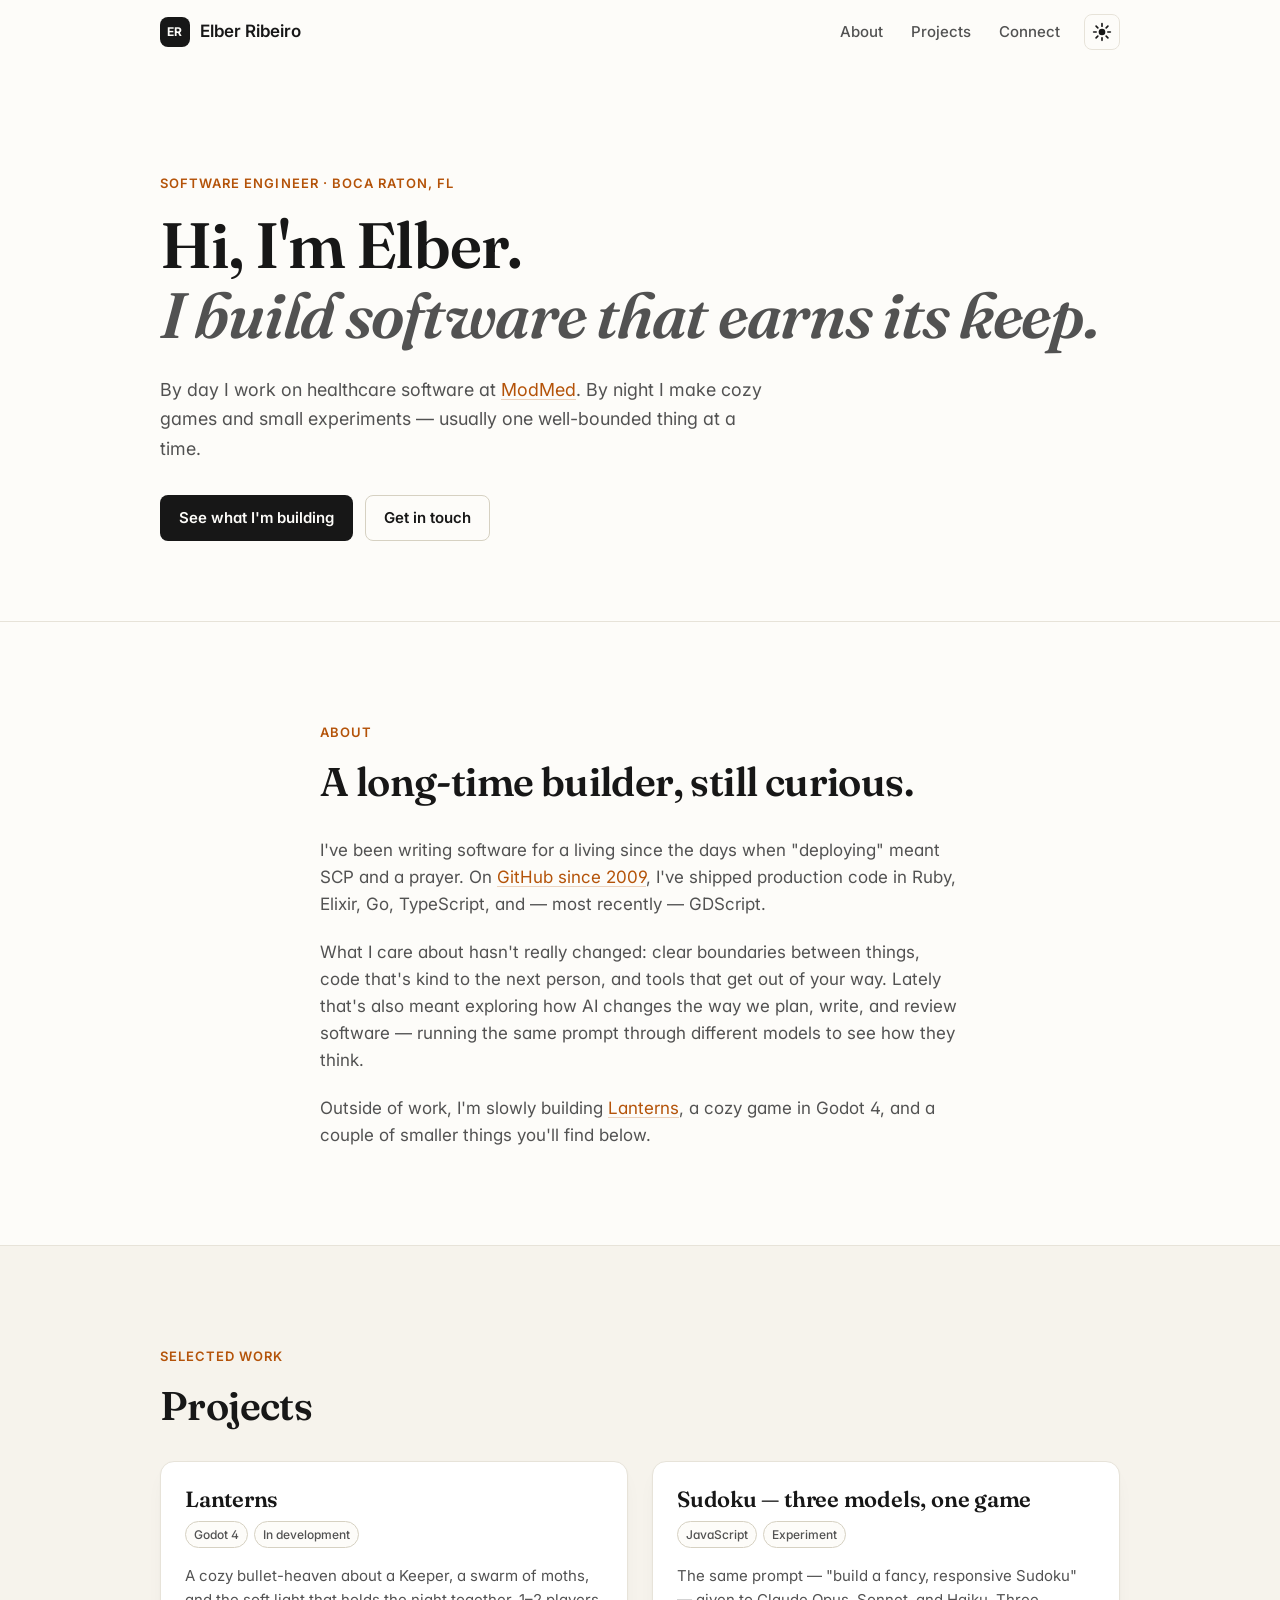
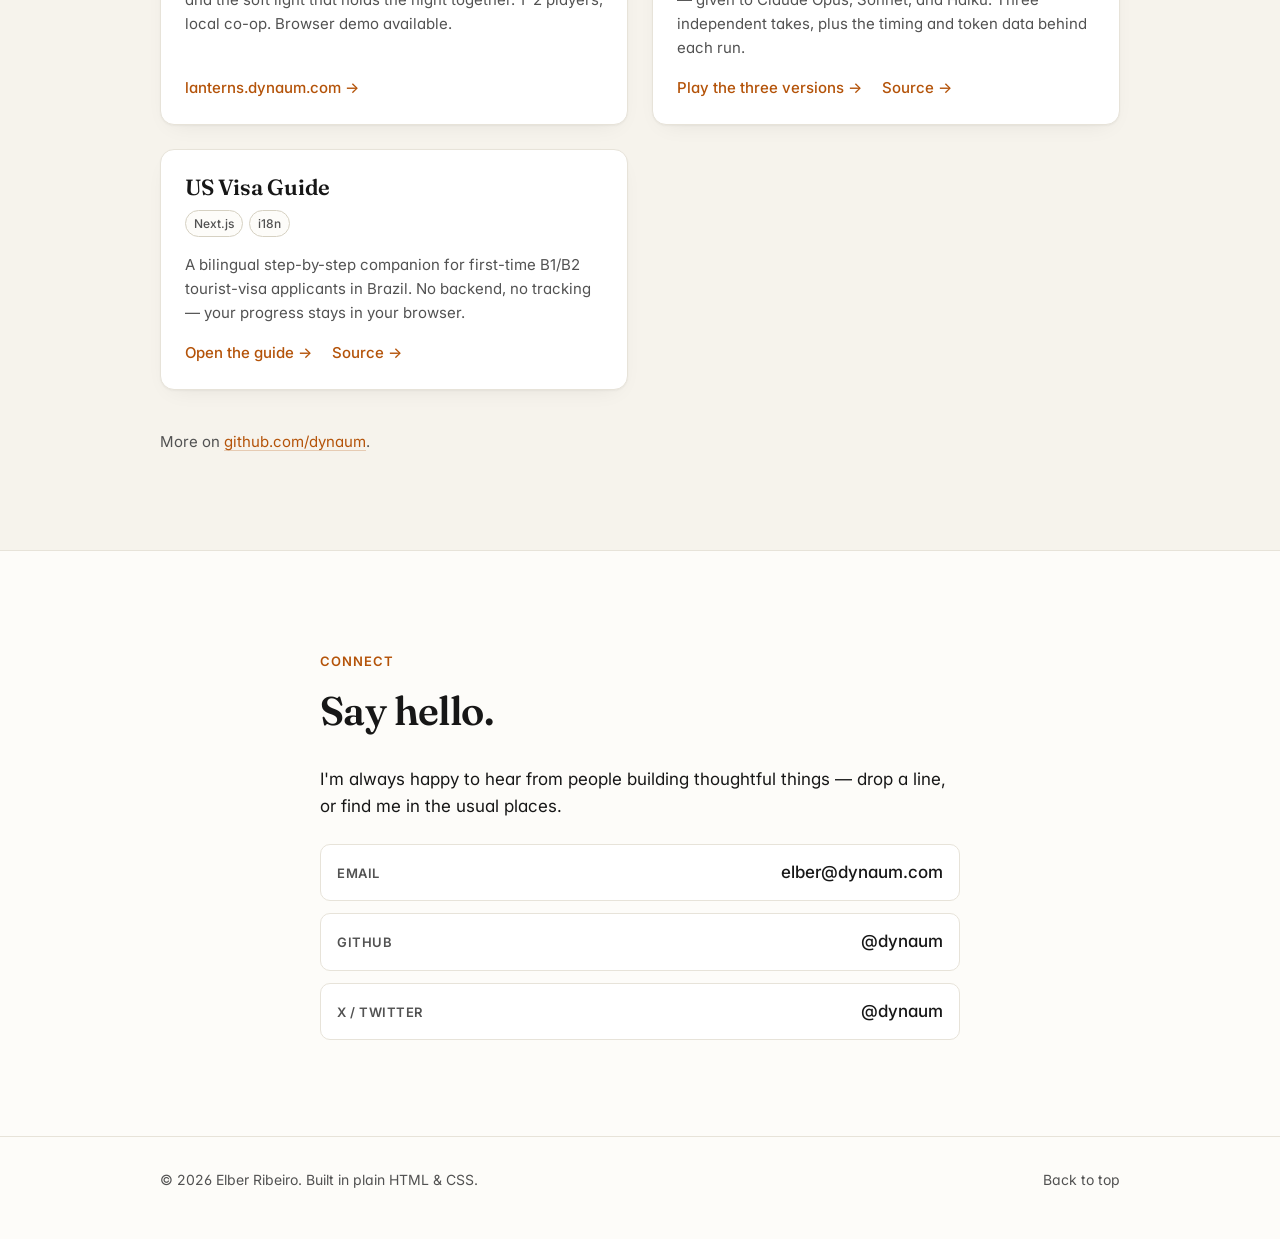
==== index.html @ e24e703b "Initial commit: personal site for dynaum.com Single-page portfolio with bio, projects (Lanterns, Sud" ====
<!doctype html>
<html lang="en">
<head>
  <meta charset="utf-8">
  <meta name="viewport" content="width=device-width, initial-scale=1">
  <title>Elber Ribeiro — Software Engineer</title>
  <meta name="description" content="Elber Ribeiro is a software engineer based in Boca Raton, Florida. He builds healthcare software at ModMed and cozy games on the side.">
  <meta name="author" content="Elber Ribeiro">
  <meta name="theme-color" content="#fdfcf9" media="(prefers-color-scheme: light)">
  <meta name="theme-color" content="#0a0a0a" media="(prefers-color-scheme: dark)">

  <meta property="og:title" content="Elber Ribeiro — Software Engineer">
  <meta property="og:description" content="Software engineer in Boca Raton, FL. Healthcare software by day, cozy games by night.">
  <meta property="og:type" content="website">
  <meta property="og:url" content="https://dynaum.com/">
  <meta property="og:locale" content="en_US">

  <meta name="twitter:card" content="summary">
  <meta name="twitter:site" content="@dynaum">
  <meta name="twitter:creator" content="@dynaum">

  <link rel="canonical" href="https://dynaum.com/">
  <link rel="icon" type="image/svg+xml" href="/favicon.svg">

  <link rel="preconnect" href="https://fonts.googleapis.com">
  <link rel="preconnect" href="https://fonts.gstatic.com" crossorigin>
  <link href="https://fonts.googleapis.com/css2?family=Inter:wght@400;500;600;700&family=Fraunces:opsz,wght@9..144,500;9..144,600&display=swap" rel="stylesheet">

  <link rel="stylesheet" href="/styles.css">

  <script>
    // Inline to avoid FOUC. Read saved theme before paint.
    (function () {
      try {
        var saved = localStorage.getItem('theme');
        var prefersDark = window.matchMedia('(prefers-color-scheme: dark)').matches;
        var theme = saved || (prefersDark ? 'dark' : 'light');
        document.documentElement.dataset.theme = theme;
      } catch (e) { /* localStorage may be unavailable */ }
    })();
  </script>
</head>
<body>
  <a class="skip-link" href="#main">Skip to content</a>

  <header class="site-header">
    <div class="container site-header__inner">
      <a class="brand" href="/" aria-label="Elber Ribeiro — home">
        <span class="brand__mark" aria-hidden="true">ER</span>
        <span class="brand__name">Elber Ribeiro</span>
      </a>
      <nav class="site-nav" aria-label="Primary">
        <a href="#about">About</a>
        <a href="#projects">Projects</a>
        <a href="#connect">Connect</a>
      </nav>
      <button
        type="button"
        class="theme-toggle"
        id="theme-toggle"
        aria-label="Switch to dark theme"
        aria-pressed="false"
      >
        <svg class="theme-toggle__icon theme-toggle__icon--sun" viewBox="0 0 24 24" width="20" height="20" aria-hidden="true" focusable="false">
          <circle cx="12" cy="12" r="4" fill="currentColor"/>
          <g stroke="currentColor" stroke-width="2" stroke-linecap="round">
            <line x1="12" y1="2"  x2="12" y2="5"/>
            <line x1="12" y1="19" x2="12" y2="22"/>
            <line x1="2"  y1="12" x2="5"  y2="12"/>
            <line x1="19" y1="12" x2="22" y2="12"/>
            <line x1="4.9" y1="4.9"   x2="7"    y2="7"/>
            <line x1="17"  y1="17"    x2="19.1" y2="19.1"/>
            <line x1="4.9" y1="19.1"  x2="7"    y2="17"/>
            <line x1="17"  y1="7"     x2="19.1" y2="4.9"/>
          </g>
        </svg>
        <svg class="theme-toggle__icon theme-toggle__icon--moon" viewBox="0 0 24 24" width="20" height="20" aria-hidden="true" focusable="false">
          <path d="M21 12.8A9 9 0 1 1 11.2 3a7 7 0 0 0 9.8 9.8z" fill="currentColor"/>
        </svg>
      </button>
    </div>
  </header>

  <main id="main">

    <section class="hero">
      <div class="container">
        <p class="eyebrow">Software engineer · Boca Raton, FL</p>
        <h1 class="hero__title">
          Hi, I'm Elber. <br>
          <span class="hero__title-accent">I build software that earns its keep.</span>
        </h1>
        <p class="hero__lede">
          By day I work on healthcare software at <a href="https://www.modmed.com" rel="noopener">ModMed</a>.
          By night I make cozy games and small experiments — usually one well-bounded thing at a time.
        </p>
        <div class="hero__ctas">
          <a class="button button--primary" href="#projects">See what I'm building</a>
          <a class="button button--ghost" href="mailto:elber@dynaum.com">Get in touch</a>
        </div>
      </div>
    </section>

    <section id="about" class="section" aria-labelledby="about-heading">
      <div class="container container--narrow">
        <p class="section__eyebrow">About</p>
        <h2 id="about-heading" class="section__title">A long-time builder, still curious.</h2>
        <div class="prose">
          <p>
            I've been writing software for a living since the days when "deploying" meant SCP and a prayer.
            On <a href="https://github.com/dynaum" rel="noopener">GitHub since 2009</a>, I've shipped production
            code in Ruby, Elixir, Go, TypeScript, and — most recently — GDScript.
          </p>
          <p>
            What I care about hasn't really changed: clear boundaries between things, code that's kind to
            the next person, and tools that get out of your way. Lately that's also meant exploring how
            AI changes the way we plan, write, and review software — running the same prompt through
            different models to see how they think.
          </p>
          <p>
            Outside of work, I'm slowly building <a href="https://lanterns.dynaum.com" rel="noopener">Lanterns</a>,
            a cozy game in Godot 4, and a couple of smaller things you'll find below.
          </p>
        </div>
      </div>
    </section>

    <section id="projects" class="section section--alt" aria-labelledby="projects-heading">
      <div class="container">
        <p class="section__eyebrow">Selected work</p>
        <h2 id="projects-heading" class="section__title">Projects</h2>

        <ul class="project-grid" role="list">

          <li class="project-card">
            <article>
              <header class="project-card__header">
                <h3 class="project-card__title">
                  <a href="https://lanterns.dynaum.com" rel="noopener">Lanterns</a>
                </h3>
                <p class="project-card__meta">
                  <span class="tag">Godot 4</span>
                  <span class="tag">In development</span>
                </p>
              </header>
              <p class="project-card__body">
                A cozy bullet-heaven about a Keeper, a swarm of moths, and the soft light that holds the
                night together. 1–2 players, local co-op. Browser demo available.
              </p>
              <p class="project-card__links">
                <a href="https://lanterns.dynaum.com" rel="noopener">lanterns.dynaum.com <span aria-hidden="true">→</span></a>
              </p>
            </article>
          </li>

          <li class="project-card">
            <article>
              <header class="project-card__header">
                <h3 class="project-card__title">
                  <a href="https://dynaum.github.io/sudoku/" rel="noopener">Sudoku — three models, one game</a>
                </h3>
                <p class="project-card__meta">
                  <span class="tag">JavaScript</span>
                  <span class="tag">Experiment</span>
                </p>
              </header>
              <p class="project-card__body">
                The same prompt — "build a fancy, responsive Sudoku" — given to Claude Opus, Sonnet, and Haiku.
                Three independent takes, plus the timing and token data behind each run.
              </p>
              <p class="project-card__links">
                <a href="https://dynaum.github.io/sudoku/" rel="noopener">Play the three versions <span aria-hidden="true">→</span></a>
                <a href="https://github.com/dynaum/sudoku" rel="noopener">Source <span aria-hidden="true">→</span></a>
              </p>
            </article>
          </li>

          <li class="project-card">
            <article>
              <header class="project-card__header">
                <h3 class="project-card__title">
                  <a href="https://dynaum.github.io/us-visa/" rel="noopener">US Visa Guide</a>
                </h3>
                <p class="project-card__meta">
                  <span class="tag">Next.js</span>
                  <span class="tag">i18n</span>
                </p>
              </header>
              <p class="project-card__body">
                A bilingual step-by-step companion for first-time B1/B2 tourist-visa applicants in Brazil.
                No backend, no tracking — your progress stays in your browser.
              </p>
              <p class="project-card__links">
                <a href="https://dynaum.github.io/us-visa/" rel="noopener">Open the guide <span aria-hidden="true">→</span></a>
                <a href="https://github.com/dynaum/us-visa" rel="noopener">Source <span aria-hidden="true">→</span></a>
              </p>
            </article>
          </li>

        </ul>

        <p class="section__footnote">
          More on <a href="https://github.com/dynaum" rel="noopener">github.com/dynaum</a>.
        </p>
      </div>
    </section>

    <section id="connect" class="section" aria-labelledby="connect-heading">
      <div class="container container--narrow">
        <p class="section__eyebrow">Connect</p>
        <h2 id="connect-heading" class="section__title">Say hello.</h2>
        <p class="prose">
          I'm always happy to hear from people building thoughtful things — drop a line, or find me in the usual places.
        </p>
        <ul class="link-list" role="list">
          <li>
            <a href="mailto:elber@dynaum.com">
              <span class="link-list__label">Email</span>
              <span class="link-list__value">elber@dynaum.com</span>
            </a>
          </li>
          <li>
            <a href="https://github.com/dynaum" rel="noopener">
              <span class="link-list__label">GitHub</span>
              <span class="link-list__value">@dynaum</span>
            </a>
          </li>
          <li>
            <a href="https://twitter.com/dynaum" rel="noopener">
              <span class="link-list__label">X / Twitter</span>
              <span class="link-list__value">@dynaum</span>
            </a>
          </li>
        </ul>
      </div>
    </section>

  </main>

  <footer class="site-footer">
    <div class="container site-footer__inner">
      <p>© <span id="year">2026</span> Elber Ribeiro. Built in plain HTML &amp; CSS.</p>
      <p>
        <a href="#main">Back to top</a>
      </p>
    </div>
  </footer>

  <script src="/script.js" defer></script>
</body>
</html>
---- styles.css ----
/* ----------------------------------------------------------------------------
   Reset / base
---------------------------------------------------------------------------- */

*,
*::before,
*::after {
  box-sizing: border-box;
}

html {
  -webkit-text-size-adjust: 100%;
  -webkit-font-smoothing: antialiased;
  -moz-osx-font-smoothing: grayscale;
  text-rendering: optimizeLegibility;
  scroll-behavior: smooth;
}

@media (prefers-reduced-motion: reduce) {
  html { scroll-behavior: auto; }
  *,
  *::before,
  *::after {
    animation-duration: 0.01ms !important;
    animation-iteration-count: 1 !important;
    transition-duration: 0.01ms !important;
  }
}

body {
  margin: 0;
  font-family: 'Inter', -apple-system, BlinkMacSystemFont, 'Segoe UI', Roboto, sans-serif;
  font-size: 1.0625rem; /* 17px */
  line-height: 1.6;
  color: var(--c-text);
  background: var(--c-bg);
  font-feature-settings: 'cv02', 'cv03', 'cv04', 'cv11';
  transition: background-color 200ms ease, color 200ms ease;
}

img, svg { display: block; max-width: 100%; height: auto; }

a {
  color: var(--c-accent);
  text-decoration: underline;
  text-decoration-thickness: 1px;
  text-underline-offset: 3px;
  text-decoration-color: var(--c-accent-soft);
  transition: text-decoration-color 150ms ease, color 150ms ease;
}
a:hover {
  text-decoration-color: var(--c-accent);
}

:focus-visible {
  outline: 2px solid var(--c-focus);
  outline-offset: 3px;
  border-radius: 3px;
}

::selection {
  background: var(--c-accent-soft);
  color: var(--c-text);
}

/* ----------------------------------------------------------------------------
   Theme tokens
---------------------------------------------------------------------------- */

:root,
[data-theme='light'] {
  --c-bg:             #fdfcf9;
  --c-bg-alt:         #f6f3ec;
  --c-surface:        #ffffff;
  --c-text:           #171717;
  --c-text-muted:     #525252;
  --c-border:         #e7e3d9;
  --c-border-strong:  #d6d1c2;
  --c-accent:         #b45309;   /* amber-700 — 4.6:1 on bg */
  --c-accent-strong:  #92400e;
  --c-accent-soft:    rgba(180, 83, 9, 0.25);
  --c-focus:          #92400e;
  --c-shadow:         0 1px 2px rgba(20, 16, 8, 0.04),
                      0 8px 24px -12px rgba(20, 16, 8, 0.10);
}

[data-theme='dark'] {
  --c-bg:             #0a0a0a;
  --c-bg-alt:         #111111;
  --c-surface:        #161616;
  --c-text:           #f5f5f5;
  --c-text-muted:     #a3a3a3;
  --c-border:         #262626;
  --c-border-strong:  #3a3a3a;
  --c-accent:         #fbbf24;   /* amber-400 — ~12:1 on bg */
  --c-accent-strong:  #fde68a;
  --c-accent-soft:    rgba(251, 191, 36, 0.22);
  --c-focus:          #fbbf24;
  --c-shadow:         0 1px 2px rgba(0, 0, 0, 0.5),
                      0 8px 24px -12px rgba(0, 0, 0, 0.6);
}

/* ----------------------------------------------------------------------------
   Layout primitives
---------------------------------------------------------------------------- */

.container {
  width: 100%;
  max-width: 64rem;
  margin: 0 auto;
  padding: 0 1.5rem;
}
.container--narrow { max-width: 44rem; }

@media (min-width: 768px) {
  .container { padding: 0 2rem; }
}

/* ----------------------------------------------------------------------------
   Skip link
---------------------------------------------------------------------------- */

.skip-link {
  position: absolute;
  top: 0.5rem;
  left: 0.5rem;
  padding: 0.5rem 0.875rem;
  background: var(--c-text);
  color: var(--c-bg);
  border-radius: 0.375rem;
  font-weight: 600;
  text-decoration: none;
  transform: translateY(-150%);
  transition: transform 150ms ease;
  z-index: 100;
}
.skip-link:focus { transform: translateY(0); }

/* ----------------------------------------------------------------------------
   Header
---------------------------------------------------------------------------- */

.site-header {
  position: sticky;
  top: 0;
  z-index: 10;
  background: color-mix(in srgb, var(--c-bg) 85%, transparent);
  backdrop-filter: saturate(180%) blur(12px);
  -webkit-backdrop-filter: saturate(180%) blur(12px);
  border-bottom: 1px solid transparent;
  transition: border-color 150ms ease;
}
.site-header.is-scrolled {
  border-bottom-color: var(--c-border);
}

.site-header__inner {
  display: flex;
  align-items: center;
  gap: 1rem;
  min-height: 4rem;
}

.brand {
  display: inline-flex;
  align-items: center;
  gap: 0.625rem;
  color: var(--c-text);
  text-decoration: none;
  font-weight: 600;
  letter-spacing: -0.01em;
}
.brand__mark {
  display: grid;
  place-items: center;
  width: 1.875rem;
  height: 1.875rem;
  border-radius: 0.5rem;
  background: var(--c-text);
  color: var(--c-bg);
  font-size: 0.75rem;
  font-weight: 700;
  letter-spacing: 0.02em;
}

.site-nav {
  display: none;
  margin-left: auto;
  margin-right: 0.5rem;
  gap: 1.75rem;
}
.site-nav a {
  color: var(--c-text-muted);
  text-decoration: none;
  font-size: 0.9375rem;
  font-weight: 500;
}
.site-nav a:hover { color: var(--c-text); }

@media (min-width: 720px) {
  .site-nav { display: flex; }
}

@media (max-width: 719px) {
  .brand__name { display: none; }
  .theme-toggle { margin-left: auto; }
}

/* ----------------------------------------------------------------------------
   Theme toggle
---------------------------------------------------------------------------- */

.theme-toggle {
  display: inline-grid;
  place-items: center;
  width: 2.25rem;
  height: 2.25rem;
  border: 1px solid var(--c-border);
  border-radius: 0.5rem;
  background: transparent;
  color: var(--c-text);
  cursor: pointer;
  transition: background-color 150ms ease, border-color 150ms ease, color 150ms ease;
}
.theme-toggle:hover {
  background: var(--c-bg-alt);
  border-color: var(--c-border-strong);
}

.theme-toggle__icon { transition: opacity 150ms ease, transform 200ms ease; }
[data-theme='light'] .theme-toggle__icon--moon,
[data-theme='dark']  .theme-toggle__icon--sun { display: none; }

/* ----------------------------------------------------------------------------
   Hero
---------------------------------------------------------------------------- */

.hero {
  padding: clamp(3.5rem, 9vw, 6.5rem) 0 clamp(3rem, 7vw, 5rem);
}

.eyebrow,
.section__eyebrow {
  display: inline-block;
  margin: 0 0 1rem;
  color: var(--c-accent);
  font-size: 0.8125rem;
  font-weight: 600;
  letter-spacing: 0.08em;
  text-transform: uppercase;
}

.hero__title {
  margin: 0 0 1.5rem;
  font-family: 'Fraunces', Georgia, serif;
  font-weight: 600;
  font-size: clamp(2.25rem, 5.6vw, 4rem);
  line-height: 1.1;
  letter-spacing: -0.02em;
  color: var(--c-text);
}
.hero__title-accent {
  color: var(--c-text-muted);
  font-style: italic;
}

.hero__lede {
  max-width: 38rem;
  margin: 0 0 2rem;
  font-size: clamp(1.0625rem, 1.4vw, 1.1875rem);
  color: var(--c-text-muted);
  line-height: 1.65;
}

.hero__ctas {
  display: flex;
  flex-wrap: wrap;
  gap: 0.75rem;
}

/* ----------------------------------------------------------------------------
   Buttons
---------------------------------------------------------------------------- */

.button {
  display: inline-flex;
  align-items: center;
  justify-content: center;
  min-height: 2.75rem;
  padding: 0.625rem 1.125rem;
  border-radius: 0.5rem;
  font-size: 0.9375rem;
  font-weight: 600;
  text-decoration: none;
  cursor: pointer;
  border: 1px solid transparent;
  transition: background-color 150ms ease, border-color 150ms ease, color 150ms ease, transform 100ms ease;
}
.button:active { transform: translateY(1px); }

.button--primary {
  background: var(--c-text);
  color: var(--c-bg);
}
.button--primary:hover { background: var(--c-accent-strong); }

.button--ghost {
  background: transparent;
  color: var(--c-text);
  border-color: var(--c-border-strong);
}
.button--ghost:hover {
  background: var(--c-bg-alt);
  border-color: var(--c-text);
}

/* ----------------------------------------------------------------------------
   Sections
---------------------------------------------------------------------------- */

.section {
  padding: clamp(3.5rem, 8vw, 6rem) 0;
  border-top: 1px solid var(--c-border);
}
.section--alt { background: var(--c-bg-alt); }

.section__title {
  margin: 0 0 2rem;
  font-family: 'Fraunces', Georgia, serif;
  font-weight: 600;
  font-size: clamp(1.875rem, 3.5vw, 2.5rem);
  line-height: 1.15;
  letter-spacing: -0.015em;
  color: var(--c-text);
}

.section__footnote {
  margin: 2.5rem 0 0;
  color: var(--c-text-muted);
  font-size: 0.9375rem;
}

.prose p {
  margin: 0 0 1.25rem;
  color: var(--c-text-muted);
}
.prose p:last-child { margin-bottom: 0; }

/* ----------------------------------------------------------------------------
   Project grid
---------------------------------------------------------------------------- */

.project-grid {
  display: grid;
  gap: 1.25rem;
  margin: 0;
  padding: 0;
  list-style: none;
}

@media (min-width: 720px) {
  .project-grid {
    grid-template-columns: repeat(2, minmax(0, 1fr));
    gap: 1.5rem;
  }
}

.project-card {
  background: var(--c-surface);
  border: 1px solid var(--c-border);
  border-radius: 0.875rem;
  padding: 1.5rem;
  box-shadow: var(--c-shadow);
  transition: transform 200ms ease, border-color 200ms ease, box-shadow 200ms ease;
  display: flex;
}
.project-card > article { display: flex; flex-direction: column; gap: 1rem; width: 100%; }

@media (hover: hover) {
  .project-card:hover {
    transform: translateY(-2px);
    border-color: var(--c-border-strong);
  }
}
.project-card:focus-within {
  border-color: var(--c-accent);
}

.project-card__header { display: flex; flex-direction: column; gap: 0.5rem; }

.project-card__title {
  margin: 0;
  font-family: 'Fraunces', Georgia, serif;
  font-size: 1.375rem;
  font-weight: 600;
  letter-spacing: -0.01em;
  line-height: 1.25;
}
.project-card__title a {
  color: var(--c-text);
  text-decoration: none;
}
.project-card__title a:hover { color: var(--c-accent); }

.project-card__meta {
  display: flex;
  flex-wrap: wrap;
  gap: 0.375rem;
  margin: 0;
}

.tag {
  display: inline-block;
  padding: 0.1875rem 0.5rem;
  border: 1px solid var(--c-border-strong);
  border-radius: 999px;
  font-size: 0.75rem;
  font-weight: 500;
  color: var(--c-text-muted);
  background: var(--c-bg);
}

.project-card__body {
  margin: 0;
  color: var(--c-text-muted);
  font-size: 0.9375rem;
  line-height: 1.6;
  flex: 1;
}

.project-card__links {
  display: flex;
  flex-wrap: wrap;
  gap: 1.25rem;
  margin: 0;
  font-size: 0.9375rem;
  font-weight: 500;
}
.project-card__links a { text-decoration: none; }
.project-card__links a:hover { text-decoration: underline; }

/* ----------------------------------------------------------------------------
   Link list (Connect)
---------------------------------------------------------------------------- */

.link-list {
  display: grid;
  gap: 0.75rem;
  margin: 1.5rem 0 0;
  padding: 0;
  list-style: none;
}

.link-list a {
  display: flex;
  align-items: baseline;
  justify-content: space-between;
  gap: 1rem;
  padding: 0.875rem 1rem;
  border: 1px solid var(--c-border);
  border-radius: 0.625rem;
  background: var(--c-surface);
  color: var(--c-text);
  text-decoration: none;
  transition: border-color 150ms ease, background-color 150ms ease;
}
.link-list a:hover {
  border-color: var(--c-accent);
  background: var(--c-bg-alt);
}
.link-list__label {
  color: var(--c-text-muted);
  font-size: 0.8125rem;
  font-weight: 600;
  letter-spacing: 0.04em;
  text-transform: uppercase;
}
.link-list__value { font-weight: 500; }

/* ----------------------------------------------------------------------------
   Footer
---------------------------------------------------------------------------- */

.site-footer {
  border-top: 1px solid var(--c-border);
  padding: 2rem 0 3rem;
  color: var(--c-text-muted);
  font-size: 0.875rem;
}
.site-footer__inner {
  display: flex;
  flex-wrap: wrap;
  justify-content: space-between;
  gap: 0.75rem;
}
.site-footer p { margin: 0; }
.site-footer a {
  color: var(--c-text-muted);
  text-decoration: none;
}
.site-footer a:hover { color: var(--c-text); text-decoration: underline; }
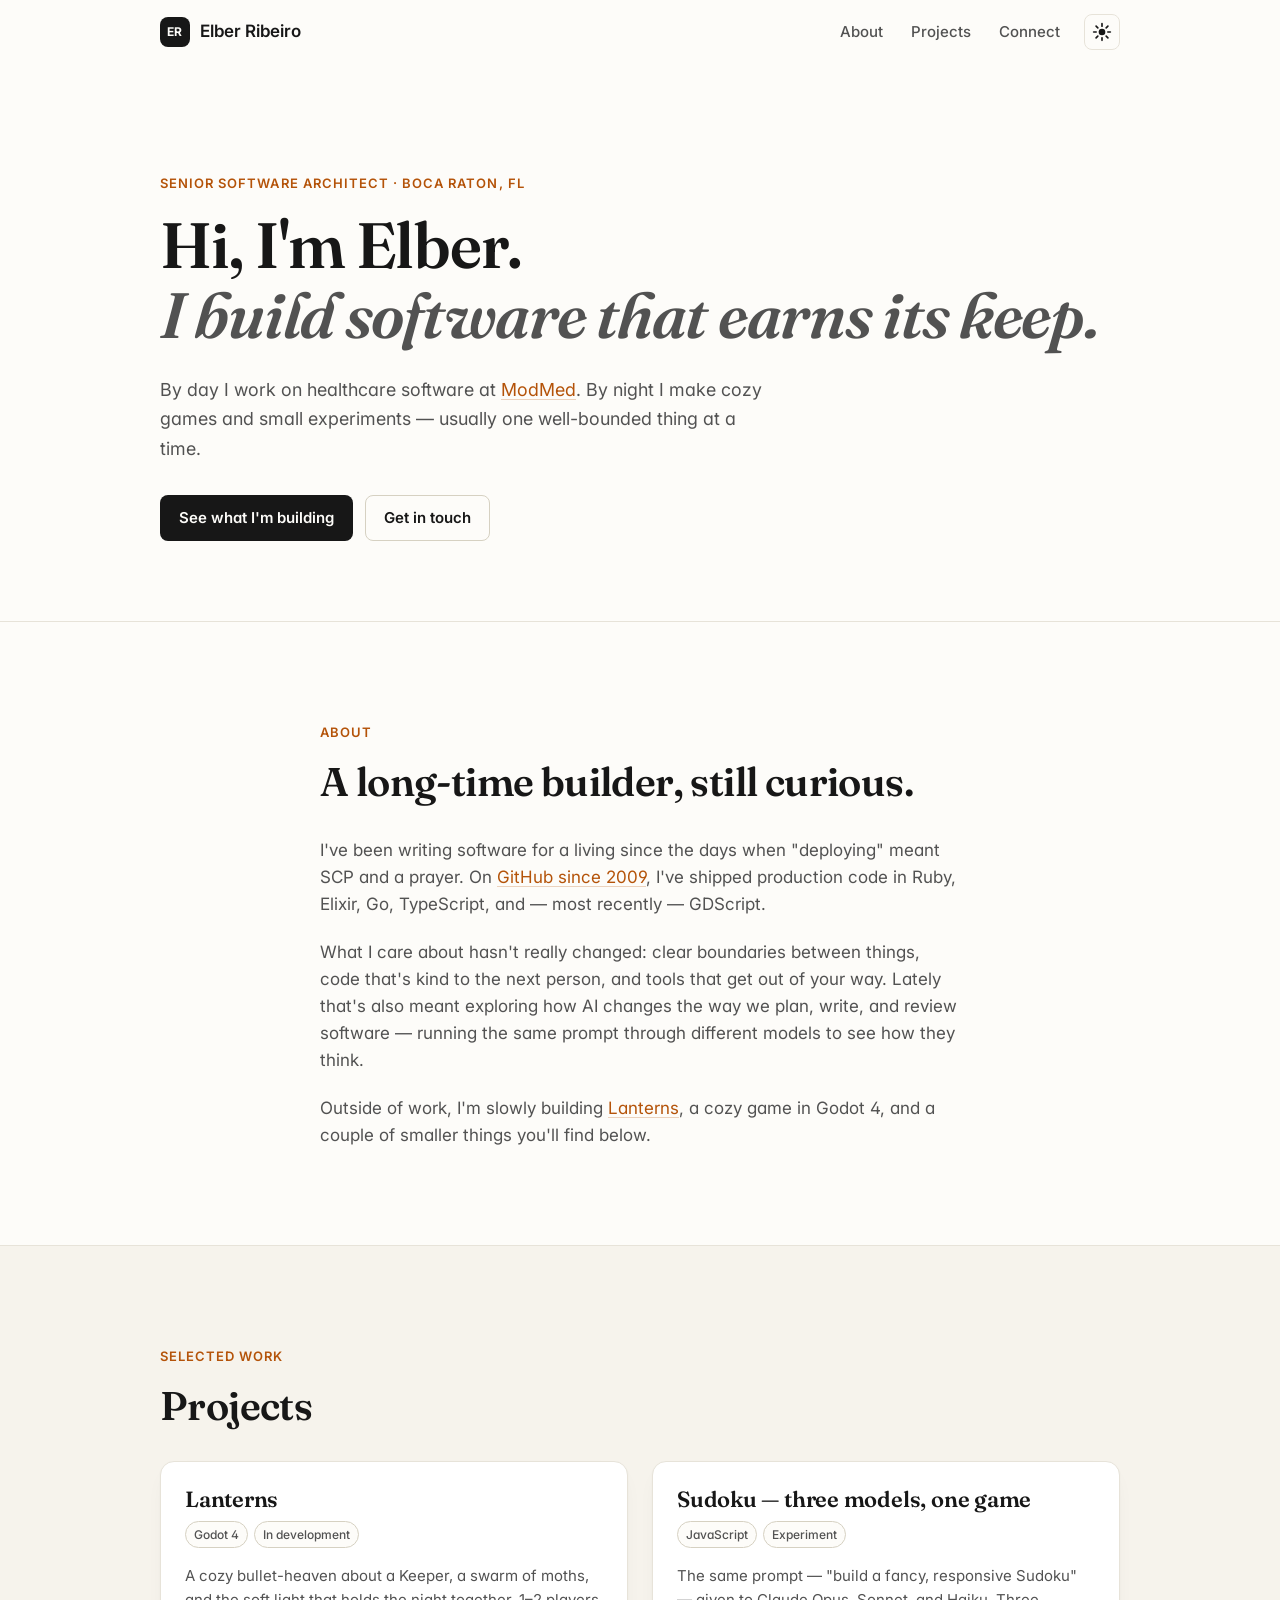
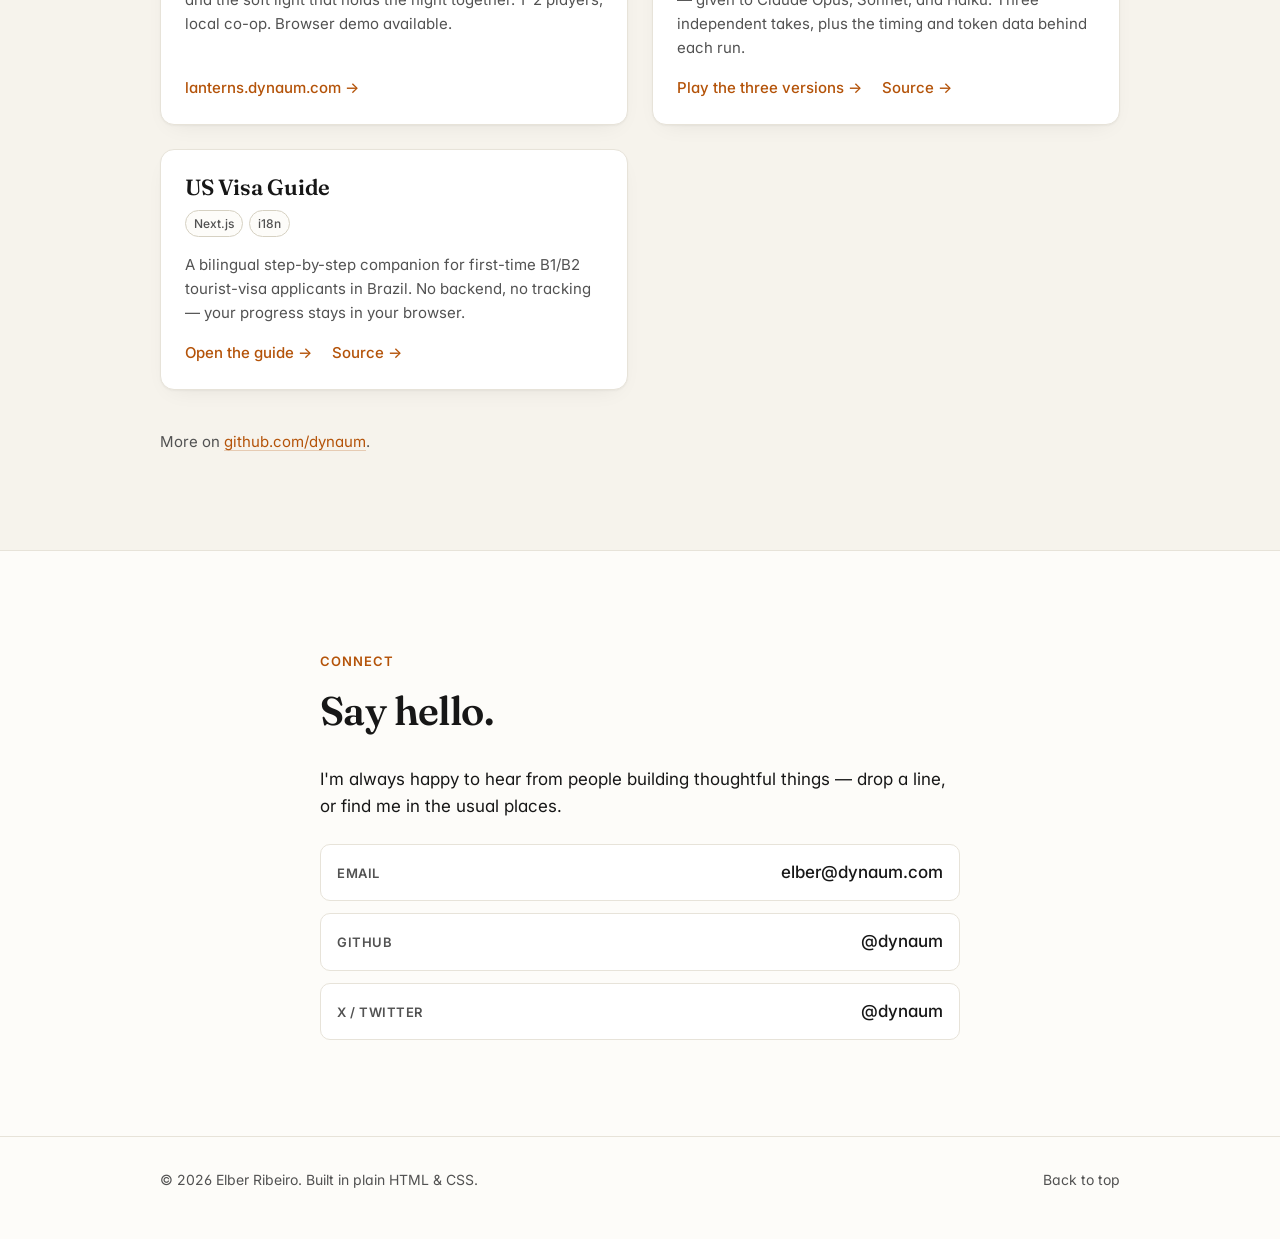
==== commit a429baf7: "Update title to senior software architect Co-Authored-By: Claude Opus 4.7 (1M context) <noreply@anth" ====
--- a/index.html
+++ b/index.html
@@ -3,14 +3,14 @@
 <head>
   <meta charset="utf-8">
   <meta name="viewport" content="width=device-width, initial-scale=1">
-  <title>Elber Ribeiro — Software Engineer</title>
-  <meta name="description" content="Elber Ribeiro is a software engineer based in Boca Raton, Florida. He builds healthcare software at ModMed and cozy games on the side.">
+  <title>Elber Ribeiro — Senior Software Architect</title>
+  <meta name="description" content="Elber Ribeiro is a senior software architect based in Boca Raton, Florida. He shapes healthcare software at ModMed and builds cozy games on the side.">
   <meta name="author" content="Elber Ribeiro">
   <meta name="theme-color" content="#fdfcf9" media="(prefers-color-scheme: light)">
   <meta name="theme-color" content="#0a0a0a" media="(prefers-color-scheme: dark)">
 
-  <meta property="og:title" content="Elber Ribeiro — Software Engineer">
-  <meta property="og:description" content="Software engineer in Boca Raton, FL. Healthcare software by day, cozy games by night.">
+  <meta property="og:title" content="Elber Ribeiro — Senior Software Architect">
+  <meta property="og:description" content="Senior software architect in Boca Raton, FL. Healthcare software by day, cozy games by night.">
   <meta property="og:type" content="website">
   <meta property="og:url" content="https://dynaum.com/">
   <meta property="og:locale" content="en_US">
@@ -85,7 +85,7 @@
 
     <section class="hero">
       <div class="container">
-        <p class="eyebrow">Software engineer · Boca Raton, FL</p>
+        <p class="eyebrow">Senior software architect · Boca Raton, FL</p>
         <h1 class="hero__title">
           Hi, I'm Elber. <br>
           <span class="hero__title-accent">I build software that earns its keep.</span>
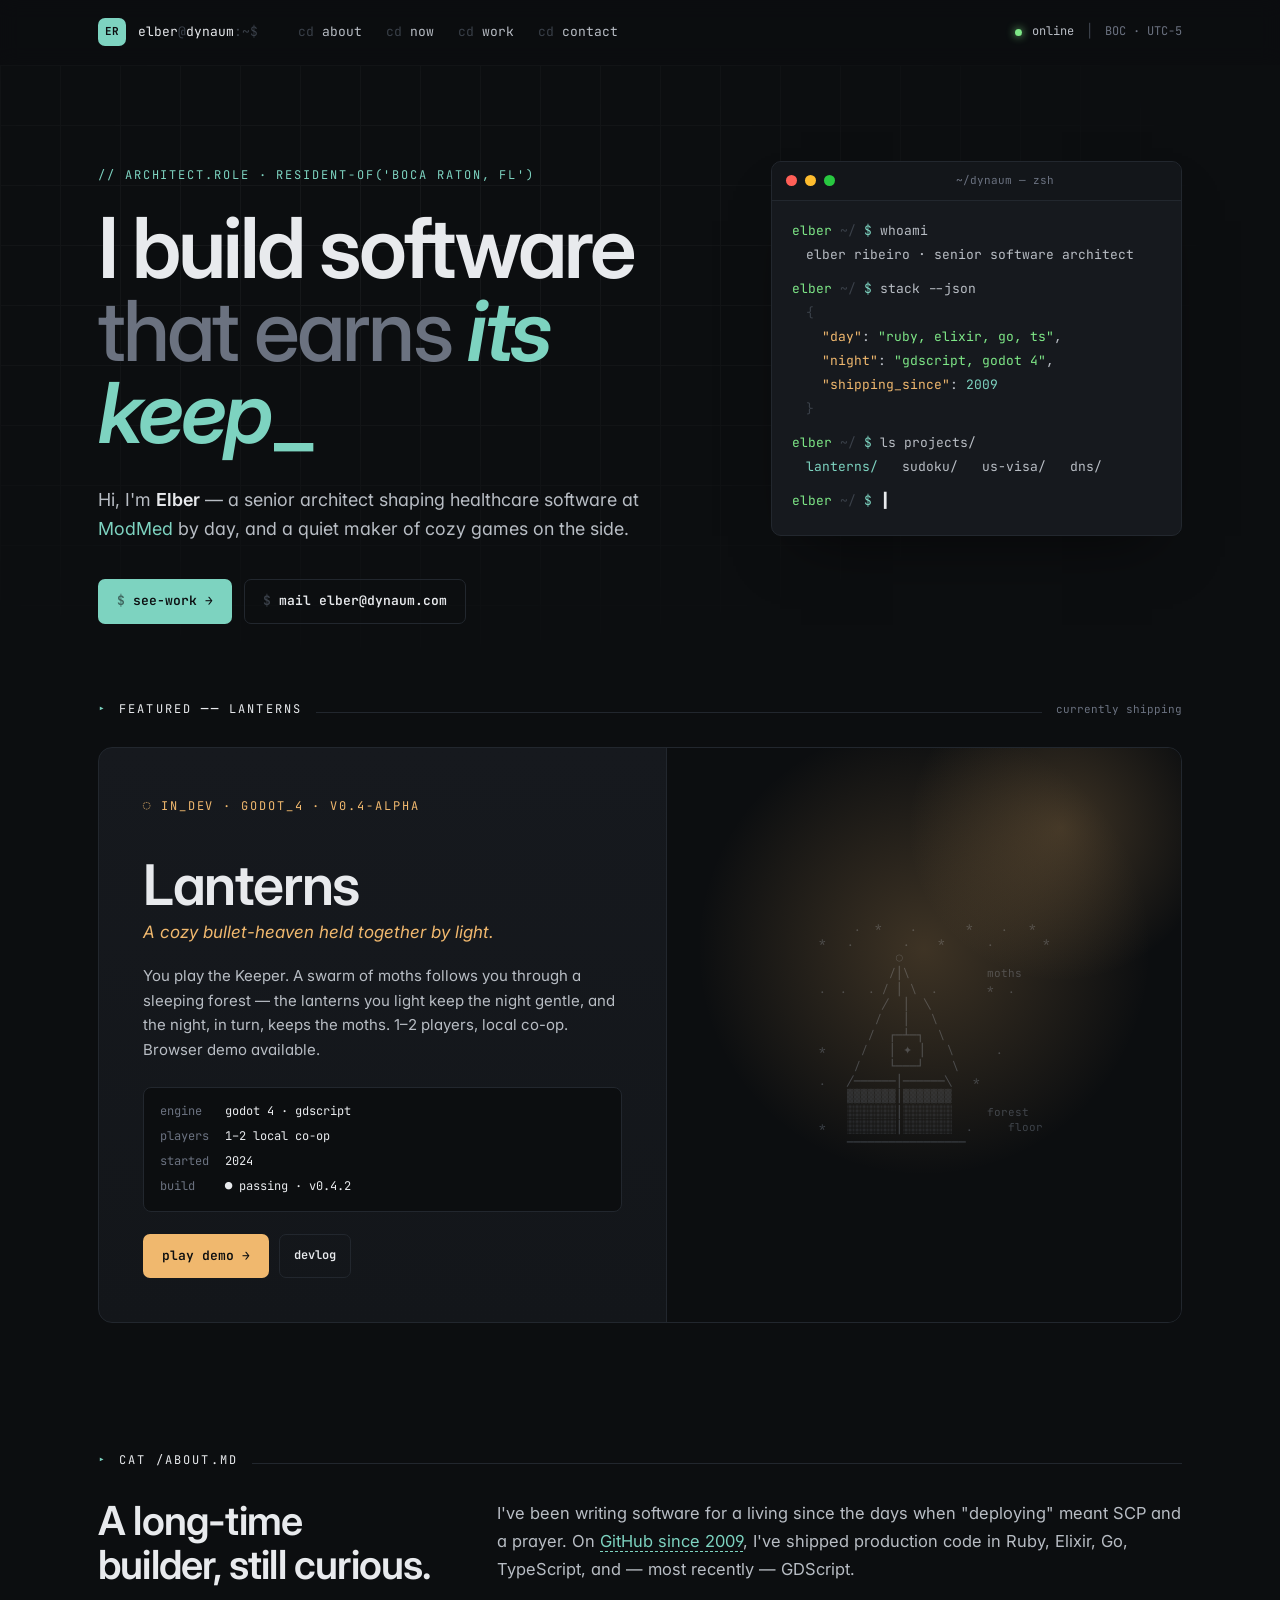
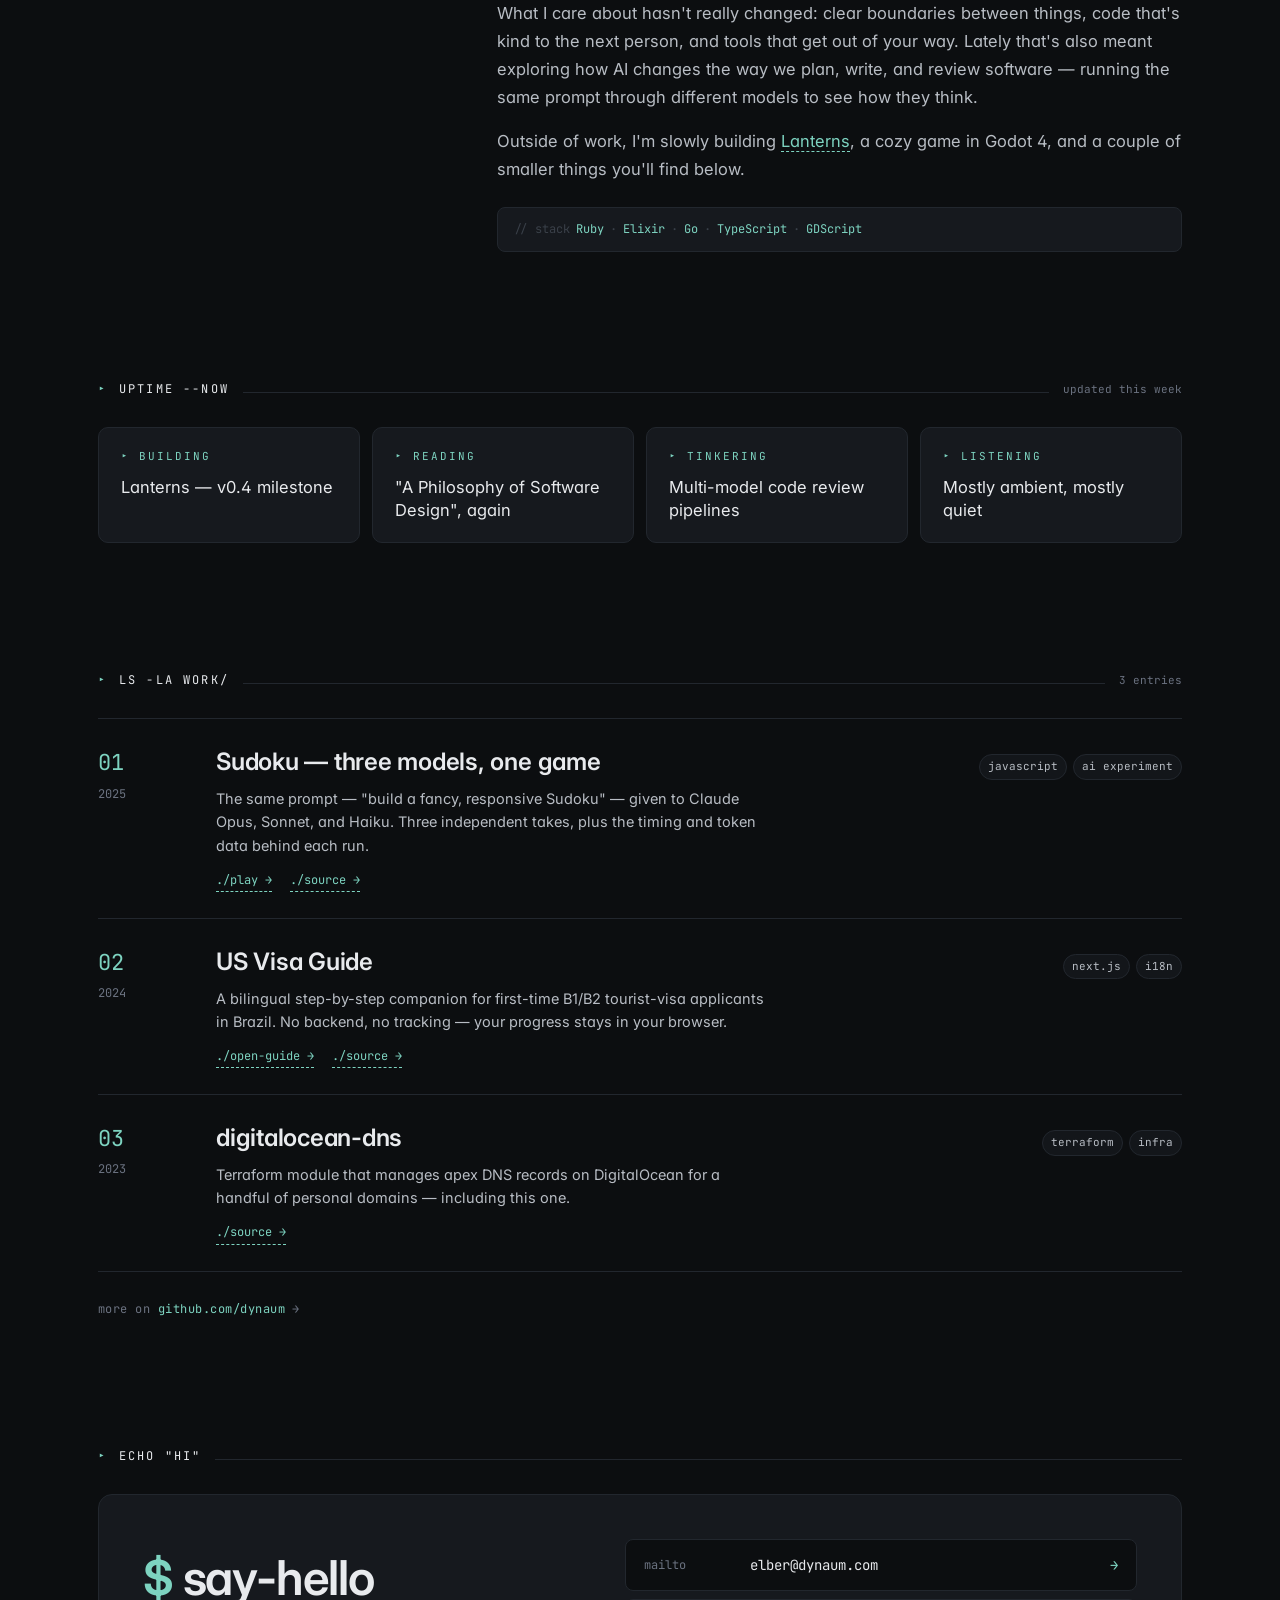
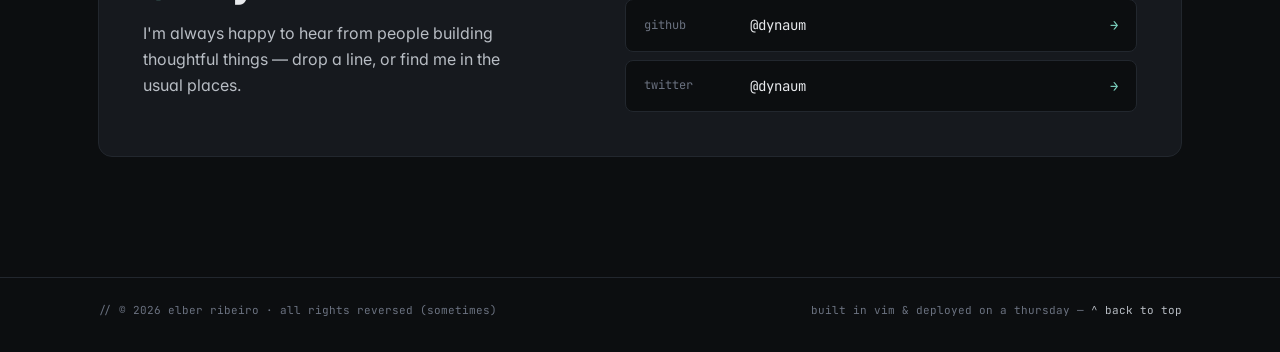
==== commit e1253613: "Apply claude design style" ====
--- a/index.html
+++ b/index.html
@@ -4,17 +4,15 @@
   <meta charset="utf-8">
   <meta name="viewport" content="width=device-width, initial-scale=1">
   <title>Elber Ribeiro — Senior Software Architect</title>
-  <meta name="description" content="Elber Ribeiro is a senior software architect based in Boca Raton, Florida. He shapes healthcare software at ModMed and builds cozy games on the side.">
+  <meta name="description" content="Senior software architect in Boca Raton, FL. Healthcare software at ModMed by day, cozy games by night.">
   <meta name="author" content="Elber Ribeiro">
-  <meta name="theme-color" content="#fdfcf9" media="(prefers-color-scheme: light)">
-  <meta name="theme-color" content="#0a0a0a" media="(prefers-color-scheme: dark)">
+  <meta name="theme-color" content="#0c0e10">
 
   <meta property="og:title" content="Elber Ribeiro — Senior Software Architect">
   <meta property="og:description" content="Senior software architect in Boca Raton, FL. Healthcare software by day, cozy games by night.">
   <meta property="og:type" content="website">
   <meta property="og:url" content="https://dynaum.com/">
   <meta property="og:locale" content="en_US">
-
   <meta name="twitter:card" content="summary">
   <meta name="twitter:site" content="@dynaum">
   <meta name="twitter:creator" content="@dynaum">
@@ -24,21 +22,9 @@
 
   <link rel="preconnect" href="https://fonts.googleapis.com">
   <link rel="preconnect" href="https://fonts.gstatic.com" crossorigin>
-  <link href="https://fonts.googleapis.com/css2?family=Inter:wght@400;500;600;700&family=Fraunces:opsz,wght@9..144,500;9..144,600&display=swap" rel="stylesheet">
+  <link href="https://fonts.googleapis.com/css2?family=Inter:wght@400;500;600;700&family=JetBrains+Mono:wght@400;500;600&display=swap" rel="stylesheet">
 
   <link rel="stylesheet" href="/styles.css">
-
-  <script>
-    // Inline to avoid FOUC. Read saved theme before paint.
-    (function () {
-      try {
-        var saved = localStorage.getItem('theme');
-        var prefersDark = window.matchMedia('(prefers-color-scheme: dark)').matches;
-        var theme = saved || (prefersDark ? 'dark' : 'light');
-        document.documentElement.dataset.theme = theme;
-      } catch (e) { /* localStorage may be unavailable */ }
-    })();
-  </script>
 </head>
 <body>
   <a class="skip-link" href="#main">Skip to content</a>
@@ -47,191 +33,338 @@
     <div class="container site-header__inner">
       <a class="brand" href="/" aria-label="Elber Ribeiro — home">
         <span class="brand__mark" aria-hidden="true">ER</span>
-        <span class="brand__name">Elber Ribeiro</span>
+        <span class="brand__prompt">elber<span class="dim">@</span>dynaum<span class="dim">:~$</span></span>
       </a>
       <nav class="site-nav" aria-label="Primary">
-        <a href="#about">About</a>
-        <a href="#projects">Projects</a>
-        <a href="#connect">Connect</a>
+        <a href="#about"><span class="dim">cd </span>about</a>
+        <a href="#now"><span class="dim">cd </span>now</a>
+        <a href="#work"><span class="dim">cd </span>work</a>
+        <a href="#contact"><span class="dim">cd </span>contact</a>
       </nav>
-      <button
-        type="button"
-        class="theme-toggle"
-        id="theme-toggle"
-        aria-label="Switch to dark theme"
-        aria-pressed="false"
-      >
-        <svg class="theme-toggle__icon theme-toggle__icon--sun" viewBox="0 0 24 24" width="20" height="20" aria-hidden="true" focusable="false">
-          <circle cx="12" cy="12" r="4" fill="currentColor"/>
-          <g stroke="currentColor" stroke-width="2" stroke-linecap="round">
-            <line x1="12" y1="2"  x2="12" y2="5"/>
-            <line x1="12" y1="19" x2="12" y2="22"/>
-            <line x1="2"  y1="12" x2="5"  y2="12"/>
-            <line x1="19" y1="12" x2="22" y2="12"/>
-            <line x1="4.9" y1="4.9"   x2="7"    y2="7"/>
-            <line x1="17"  y1="17"    x2="19.1" y2="19.1"/>
-            <line x1="4.9" y1="19.1"  x2="7"    y2="17"/>
-            <line x1="17"  y1="7"     x2="19.1" y2="4.9"/>
-          </g>
-        </svg>
-        <svg class="theme-toggle__icon theme-toggle__icon--moon" viewBox="0 0 24 24" width="20" height="20" aria-hidden="true" focusable="false">
-          <path d="M21 12.8A9 9 0 1 1 11.2 3a7 7 0 0 0 9.8 9.8z" fill="currentColor"/>
-        </svg>
-      </button>
+      <div class="site-status" aria-label="Status">
+        <span class="status-dot" aria-hidden="true"></span>
+        <span class="status-label">online</span>
+        <span class="dim sep">│</span>
+        <span class="muted">BOC · UTC−5</span>
+      </div>
     </div>
   </header>
 
   <main id="main">
 
+    <!-- Hero -->
     <section class="hero">
-      <div class="container">
-        <p class="eyebrow">Senior software architect · Boca Raton, FL</p>
-        <h1 class="hero__title">
-          Hi, I'm Elber. <br>
-          <span class="hero__title-accent">I build software that earns its keep.</span>
-        </h1>
-        <p class="hero__lede">
-          By day I work on healthcare software at <a href="https://www.modmed.com" rel="noopener">ModMed</a>.
-          By night I make cozy games and small experiments — usually one well-bounded thing at a time.
-        </p>
-        <div class="hero__ctas">
-          <a class="button button--primary" href="#projects">See what I'm building</a>
-          <a class="button button--ghost" href="mailto:elber@dynaum.com">Get in touch</a>
-        </div>
-      </div>
-    </section>
-
+      <div class="container hero__grid">
+        <div class="hero__copy">
+          <p class="eyebrow eyebrow--accent">// architect.role · resident-of('boca raton, fl')</p>
+          <h1 class="hero__title">
+            I build software<br>
+            <span class="hero__title-mute">that earns</span>
+            <span class="hero__title-accent">its keep</span><span class="caret" aria-hidden="true">_</span>
+          </h1>
+          <p class="hero__lede">
+            Hi, I'm <strong>Elber</strong> — a senior architect shaping healthcare
+            software at <a href="https://www.modmed.com" rel="noopener">ModMed</a> by day,
+            and a quiet maker of cozy games on the side.
+          </p>
+          <div class="hero__ctas">
+            <a class="button button--primary" href="#work">
+              <span class="button__prompt">$ </span>see-work <span class="button__arrow">→</span>
+            </a>
+            <a class="button button--ghost" href="mailto:elber@dynaum.com">
+              <span class="dim">$ </span>mail elber@dynaum.com
+            </a>
+          </div>
+        </div>
+
+        <!-- Terminal card -->
+        <aside class="terminal" aria-label="Terminal">
+          <div class="terminal__bar">
+            <span class="terminal__dot terminal__dot--r"></span>
+            <span class="terminal__dot terminal__dot--y"></span>
+            <span class="terminal__dot terminal__dot--g"></span>
+            <span class="terminal__title">~/dynaum — zsh</span>
+          </div>
+          <div class="terminal__body">
+            <div class="line"><span class="t-user">elber</span><span class="dim"> ~/ </span><span class="t-prompt">$</span> whoami</div>
+            <div class="line out">elber ribeiro · senior software architect</div>
+
+            <div class="line spaced"><span class="t-user">elber</span><span class="dim"> ~/ </span><span class="t-prompt">$</span> stack --json</div>
+            <div class="line out">
+              <span class="dim">{</span><br>
+              &nbsp;&nbsp;<span class="t-key">"day"</span>: <span class="t-str">"ruby, elixir, go, ts"</span>,<br>
+              &nbsp;&nbsp;<span class="t-key">"night"</span>: <span class="t-str">"gdscript, godot 4"</span>,<br>
+              &nbsp;&nbsp;<span class="t-key">"shipping_since"</span>: <span class="t-num">2009</span><br>
+              <span class="dim">}</span>
+            </div>
+
+            <div class="line spaced"><span class="t-user">elber</span><span class="dim"> ~/ </span><span class="t-prompt">$</span> ls projects/</div>
+            <div class="line out">
+              <span class="t-prompt">lanterns/</span> &nbsp; sudoku/ &nbsp; us-visa/ &nbsp; dns/
+            </div>
+
+            <div class="line spaced">
+              <span class="t-user">elber</span><span class="dim"> ~/ </span>
+              <span class="t-prompt">$</span> <span class="caret block" aria-hidden="true">▍</span>
+            </div>
+          </div>
+        </aside>
+      </div>
+    </section>
+
+    <!-- Featured: Lanterns -->
+    <section class="section section--featured" aria-labelledby="featured-heading">
+      <div class="container">
+        <div class="rule-row">
+          <span class="rule-row__bullet">▸</span>
+          <span class="rule-row__label">Featured ── Lanterns</span>
+          <span class="rule-row__line"></span>
+          <span class="rule-row__meta">currently shipping</span>
+        </div>
+
+        <article class="featured glow-card reveal">
+          <div class="featured__copy">
+            <p class="eyebrow eyebrow--amber">◌ in_dev · godot_4 · v0.4-alpha</p>
+            <h2 id="featured-heading" class="featured__title">Lanterns</h2>
+            <p class="featured__tagline">A cozy bullet-heaven held together by light.</p>
+            <p class="featured__body">
+              You play the Keeper. A swarm of moths follows you through a sleeping forest —
+              the lanterns you light keep the night gentle, and the night, in turn, keeps the moths.
+              1–2 players, local co-op. Browser demo available.
+            </p>
+            <dl class="featured__meta">
+              <div><dt>engine</dt><dd>godot 4 · gdscript</dd></div>
+              <div><dt>players</dt><dd>1–2 local co-op</dd></div>
+              <div><dt>started</dt><dd>2024</dd></div>
+              <div><dt>build</dt><dd class="green">● passing · v0.4.2</dd></div>
+            </dl>
+            <div class="featured__ctas">
+              <a class="button button--amber" href="https://lanterns.dynaum.com" rel="noopener">play demo →</a>
+              <a class="button button--ghost button--small" href="https://lanterns.dynaum.com" rel="noopener">devlog</a>
+            </div>
+          </div>
+          <div class="featured__art" aria-hidden="true">
+<pre class="ascii">        .  *    .       *    .   *
+   *   .       .    *      .       *
+              ◯
+             /│\           moths
+   .  .   . / │ \  .       *  .
+            ╱  │  ╲
+           /   │   \
+          /  ┌─┴─┐  \
+   *     /   │ ✦ │   \      .
+        /    └───┘    \
+   .   ╱──────│──────╲   *
+       ▒▒▒▒▒▒▒│▒▒▒▒▒▒▒
+       ░░░░░░░│░░░░░░░     forest
+   *   ░░░░░░░│░░░░░░░  .     floor
+       ─────────────────</pre>
+            <div class="featured__art-glow"></div>
+          </div>
+        </article>
+      </div>
+    </section>
+
+    <!-- About -->
     <section id="about" class="section" aria-labelledby="about-heading">
-      <div class="container container--narrow">
-        <p class="section__eyebrow">About</p>
-        <h2 id="about-heading" class="section__title">A long-time builder, still curious.</h2>
-        <div class="prose">
-          <p>
-            I've been writing software for a living since the days when "deploying" meant SCP and a prayer.
-            On <a href="https://github.com/dynaum" rel="noopener">GitHub since 2009</a>, I've shipped production
-            code in Ruby, Elixir, Go, TypeScript, and — most recently — GDScript.
-          </p>
-          <p>
-            What I care about hasn't really changed: clear boundaries between things, code that's kind to
-            the next person, and tools that get out of your way. Lately that's also meant exploring how
-            AI changes the way we plan, write, and review software — running the same prompt through
-            different models to see how they think.
-          </p>
-          <p>
-            Outside of work, I'm slowly building <a href="https://lanterns.dynaum.com" rel="noopener">Lanterns</a>,
-            a cozy game in Godot 4, and a couple of smaller things you'll find below.
-          </p>
-        </div>
-      </div>
-    </section>
-
-    <section id="projects" class="section section--alt" aria-labelledby="projects-heading">
-      <div class="container">
-        <p class="section__eyebrow">Selected work</p>
-        <h2 id="projects-heading" class="section__title">Projects</h2>
-
-        <ul class="project-grid" role="list">
-
-          <li class="project-card">
-            <article>
-              <header class="project-card__header">
-                <h3 class="project-card__title">
-                  <a href="https://lanterns.dynaum.com" rel="noopener">Lanterns</a>
-                </h3>
-                <p class="project-card__meta">
-                  <span class="tag">Godot 4</span>
-                  <span class="tag">In development</span>
-                </p>
-              </header>
-              <p class="project-card__body">
-                A cozy bullet-heaven about a Keeper, a swarm of moths, and the soft light that holds the
-                night together. 1–2 players, local co-op. Browser demo available.
-              </p>
-              <p class="project-card__links">
-                <a href="https://lanterns.dynaum.com" rel="noopener">lanterns.dynaum.com <span aria-hidden="true">→</span></a>
-              </p>
-            </article>
+      <div class="container">
+        <div class="rule-row">
+          <span class="rule-row__bullet">▸</span>
+          <span class="rule-row__label">cat /about.md</span>
+          <span class="rule-row__line"></span>
+        </div>
+        <div class="about-grid reveal">
+          <h2 id="about-heading" class="section__title">A long-time builder, still curious.</h2>
+          <div class="prose">
+            <p>
+              I've been writing software for a living since the days when "deploying" meant SCP and a prayer.
+              On <a href="https://github.com/dynaum" rel="noopener">GitHub since 2009</a>, I've shipped production
+              code in Ruby, Elixir, Go, TypeScript, and — most recently — GDScript.
+            </p>
+            <p>
+              What I care about hasn't really changed: clear boundaries between things, code that's kind to
+              the next person, and tools that get out of your way. Lately that's also meant exploring how
+              AI changes the way we plan, write, and review software — running the same prompt through
+              different models to see how they think.
+            </p>
+            <p>
+              Outside of work, I'm slowly building <a href="https://lanterns.dynaum.com" rel="noopener">Lanterns</a>,
+              a cozy game in Godot 4, and a couple of smaller things you'll find below.
+            </p>
+            <div class="stack-row">
+              <span class="dim">// stack</span>
+              <span class="t-prompt">Ruby</span><span class="dim">∙</span>
+              <span class="t-prompt">Elixir</span><span class="dim">∙</span>
+              <span class="t-prompt">Go</span><span class="dim">∙</span>
+              <span class="t-prompt">TypeScript</span><span class="dim">∙</span>
+              <span class="t-prompt">GDScript</span>
+            </div>
+          </div>
+        </div>
+      </div>
+    </section>
+
+    <!-- Now -->
+    <section id="now" class="section" aria-labelledby="now-heading">
+      <div class="container">
+        <div class="rule-row">
+          <span class="rule-row__bullet">▸</span>
+          <span class="rule-row__label" id="now-heading">uptime --now</span>
+          <span class="rule-row__line"></span>
+          <span class="rule-row__meta">updated this week</span>
+        </div>
+        <ul class="now-grid reveal" role="list">
+          <li class="now-card glow-card">
+            <p class="now-card__label">▸ Building</p>
+            <p class="now-card__value">Lanterns — v0.4 milestone</p>
           </li>
-
-          <li class="project-card">
-            <article>
-              <header class="project-card__header">
-                <h3 class="project-card__title">
-                  <a href="https://dynaum.github.io/sudoku/" rel="noopener">Sudoku — three models, one game</a>
-                </h3>
-                <p class="project-card__meta">
-                  <span class="tag">JavaScript</span>
-                  <span class="tag">Experiment</span>
-                </p>
-              </header>
-              <p class="project-card__body">
+          <li class="now-card glow-card">
+            <p class="now-card__label">▸ Reading</p>
+            <p class="now-card__value">"A Philosophy of Software Design", again</p>
+          </li>
+          <li class="now-card glow-card">
+            <p class="now-card__label">▸ Tinkering</p>
+            <p class="now-card__value">Multi-model code review pipelines</p>
+          </li>
+          <li class="now-card glow-card">
+            <p class="now-card__label">▸ Listening</p>
+            <p class="now-card__value">Mostly ambient, mostly quiet</p>
+          </li>
+        </ul>
+      </div>
+    </section>
+
+    <!-- Work -->
+    <section id="work" class="section" aria-labelledby="work-heading">
+      <div class="container">
+        <div class="rule-row">
+          <span class="rule-row__bullet">▸</span>
+          <span class="rule-row__label" id="work-heading">ls -la work/</span>
+          <span class="rule-row__line"></span>
+          <span class="rule-row__meta">3 entries</span>
+        </div>
+
+        <div class="work-list">
+
+          <article class="work-row reveal">
+            <div class="work-row__index">
+              <span class="work-row__n">01</span>
+              <span class="work-row__year">2025</span>
+            </div>
+            <div class="work-row__body">
+              <h3 class="work-row__title">
+                <a href="https://dynaum.github.io/sudoku/" rel="noopener">Sudoku — three models, one game</a>
+              </h3>
+              <p class="work-row__lede">
                 The same prompt — "build a fancy, responsive Sudoku" — given to Claude Opus, Sonnet, and Haiku.
                 Three independent takes, plus the timing and token data behind each run.
               </p>
-              <p class="project-card__links">
-                <a href="https://dynaum.github.io/sudoku/" rel="noopener">Play the three versions <span aria-hidden="true">→</span></a>
-                <a href="https://github.com/dynaum/sudoku" rel="noopener">Source <span aria-hidden="true">→</span></a>
-              </p>
-            </article>
-          </li>
-
-          <li class="project-card">
-            <article>
-              <header class="project-card__header">
-                <h3 class="project-card__title">
-                  <a href="https://dynaum.github.io/us-visa/" rel="noopener">US Visa Guide</a>
-                </h3>
-                <p class="project-card__meta">
-                  <span class="tag">Next.js</span>
-                  <span class="tag">i18n</span>
-                </p>
-              </header>
-              <p class="project-card__body">
+              <p class="work-row__links">
+                <a href="https://dynaum.github.io/sudoku/" rel="noopener">./play →</a>
+                <a href="https://github.com/dynaum/sudoku" rel="noopener">./source →</a>
+              </p>
+            </div>
+            <div class="work-row__tags">
+              <span class="tag-pill">javascript</span>
+              <span class="tag-pill">ai experiment</span>
+            </div>
+          </article>
+
+          <article class="work-row reveal">
+            <div class="work-row__index">
+              <span class="work-row__n">02</span>
+              <span class="work-row__year">2024</span>
+            </div>
+            <div class="work-row__body">
+              <h3 class="work-row__title">
+                <a href="https://dynaum.github.io/us-visa/" rel="noopener">US Visa Guide</a>
+              </h3>
+              <p class="work-row__lede">
                 A bilingual step-by-step companion for first-time B1/B2 tourist-visa applicants in Brazil.
                 No backend, no tracking — your progress stays in your browser.
               </p>
-              <p class="project-card__links">
-                <a href="https://dynaum.github.io/us-visa/" rel="noopener">Open the guide <span aria-hidden="true">→</span></a>
-                <a href="https://github.com/dynaum/us-visa" rel="noopener">Source <span aria-hidden="true">→</span></a>
-              </p>
-            </article>
-          </li>
-
-        </ul>
+              <p class="work-row__links">
+                <a href="https://dynaum.github.io/us-visa/" rel="noopener">./open-guide →</a>
+                <a href="https://github.com/dynaum/us-visa" rel="noopener">./source →</a>
+              </p>
+            </div>
+            <div class="work-row__tags">
+              <span class="tag-pill">next.js</span>
+              <span class="tag-pill">i18n</span>
+            </div>
+          </article>
+
+          <article class="work-row reveal">
+            <div class="work-row__index">
+              <span class="work-row__n">03</span>
+              <span class="work-row__year">2023</span>
+            </div>
+            <div class="work-row__body">
+              <h3 class="work-row__title">
+                <a href="https://github.com/dynaum/digitalocean-dns" rel="noopener">digitalocean-dns</a>
+              </h3>
+              <p class="work-row__lede">
+                Terraform module that manages apex DNS records on DigitalOcean for a handful of personal
+                domains — including this one.
+              </p>
+              <p class="work-row__links">
+                <a href="https://github.com/dynaum/digitalocean-dns" rel="noopener">./source →</a>
+              </p>
+            </div>
+            <div class="work-row__tags">
+              <span class="tag-pill">terraform</span>
+              <span class="tag-pill">infra</span>
+            </div>
+          </article>
+
+        </div>
 
         <p class="section__footnote">
-          More on <a href="https://github.com/dynaum" rel="noopener">github.com/dynaum</a>.
+          more on <a href="https://github.com/dynaum" rel="noopener">github.com/dynaum</a> →
         </p>
       </div>
     </section>
 
-    <section id="connect" class="section" aria-labelledby="connect-heading">
-      <div class="container container--narrow">
-        <p class="section__eyebrow">Connect</p>
-        <h2 id="connect-heading" class="section__title">Say hello.</h2>
-        <p class="prose">
-          I'm always happy to hear from people building thoughtful things — drop a line, or find me in the usual places.
-        </p>
-        <ul class="link-list" role="list">
-          <li>
-            <a href="mailto:elber@dynaum.com">
-              <span class="link-list__label">Email</span>
-              <span class="link-list__value">elber@dynaum.com</span>
-            </a>
-          </li>
-          <li>
-            <a href="https://github.com/dynaum" rel="noopener">
-              <span class="link-list__label">GitHub</span>
-              <span class="link-list__value">@dynaum</span>
-            </a>
-          </li>
-          <li>
-            <a href="https://twitter.com/dynaum" rel="noopener">
-              <span class="link-list__label">X / Twitter</span>
-              <span class="link-list__value">@dynaum</span>
-            </a>
-          </li>
-        </ul>
+    <!-- Contact -->
+    <section id="contact" class="section" aria-labelledby="contact-heading">
+      <div class="container">
+        <div class="rule-row">
+          <span class="rule-row__bullet">▸</span>
+          <span class="rule-row__label" id="contact-heading">echo "hi"</span>
+          <span class="rule-row__line"></span>
+        </div>
+
+        <div class="contact glow-card reveal">
+          <div class="contact__copy">
+            <h2 class="contact__title"><span class="t-prompt">$</span> say-hello</h2>
+            <p class="contact__lede">
+              I'm always happy to hear from people building thoughtful things — drop a line, or find me in the usual places.
+            </p>
+          </div>
+          <ul class="contact__links" role="list">
+            <li>
+              <a href="mailto:elber@dynaum.com">
+                <span class="contact__k">mailto</span>
+                <span class="contact__v">elber@dynaum.com</span>
+                <span class="contact__arrow" aria-hidden="true">→</span>
+              </a>
+            </li>
+            <li>
+              <a href="https://github.com/dynaum" rel="noopener">
+                <span class="contact__k">github</span>
+                <span class="contact__v">@dynaum</span>
+                <span class="contact__arrow" aria-hidden="true">→</span>
+              </a>
+            </li>
+            <li>
+              <a href="https://twitter.com/dynaum" rel="noopener">
+                <span class="contact__k">twitter</span>
+                <span class="contact__v">@dynaum</span>
+                <span class="contact__arrow" aria-hidden="true">→</span>
+              </a>
+            </li>
+          </ul>
+        </div>
       </div>
     </section>
 
@@ -239,10 +372,8 @@
 
   <footer class="site-footer">
     <div class="container site-footer__inner">
-      <p>© <span id="year">2026</span> Elber Ribeiro. Built in plain HTML &amp; CSS.</p>
-      <p>
-        <a href="#main">Back to top</a>
-      </p>
+      <p>// © <span id="year">2026</span> elber ribeiro · all rights reversed (sometimes)</p>
+      <p>built in vim &amp; deployed on a thursday — <a href="#main">^ back to top</a></p>
     </div>
   </footer>
 
--- a/styles.css
+++ b/styles.css
@@ -1,13 +1,10 @@
-/* ----------------------------------------------------------------------------
-   Reset / base
----------------------------------------------------------------------------- */
-
-*,
-*::before,
-*::after {
-  box-sizing: border-box;
-}
-
+/* ============================================================================
+   dynaum.com — Console
+   Quiet engineer mode. Deep ink background, mono-forward, terminal flourishes.
+   ============================================================================ */
+
+/* ── Reset ─────────────────────────────────────────────────────────────── */
+*, *::before, *::after { box-sizing: border-box; }
 html {
   -webkit-text-size-adjust: 100%;
   -webkit-font-smoothing: antialiased;
@@ -15,487 +12,601 @@
   text-rendering: optimizeLegibility;
   scroll-behavior: smooth;
 }
-
 @media (prefers-reduced-motion: reduce) {
   html { scroll-behavior: auto; }
-  *,
-  *::before,
-  *::after {
+  *, *::before, *::after {
     animation-duration: 0.01ms !important;
     animation-iteration-count: 1 !important;
     transition-duration: 0.01ms !important;
   }
 }
 
+/* ── Tokens ────────────────────────────────────────────────────────────── */
+:root {
+  --bg:        #0c0e10;
+  --bg2:       #13161a;
+  --panel:     #16191e;
+  --ink:       #e8eaed;
+  --ink2:      #b8bdc4;
+  --muted:     #6b7280;
+  --dim:       #3a4049;
+  --hair:      #22272e;
+  --accent:    #7dd3c0;   /* muted teal-cyan */
+  --accent-2:  #f0b86e;   /* warm amber */
+  --green:     #7ee787;
+  --red:       #ff7b72;
+
+  --sans: 'Inter', -apple-system, BlinkMacSystemFont, 'Segoe UI', Roboto, sans-serif;
+  --mono: 'JetBrains Mono', 'IBM Plex Mono', ui-monospace, 'SFMono-Regular', Menlo, monospace;
+}
+
+/* ── Base ──────────────────────────────────────────────────────────────── */
 body {
   margin: 0;
-  font-family: 'Inter', -apple-system, BlinkMacSystemFont, 'Segoe UI', Roboto, sans-serif;
-  font-size: 1.0625rem; /* 17px */
+  background: var(--bg);
+  color: var(--ink);
+  font-family: var(--sans);
+  font-size: 16px;
   line-height: 1.6;
-  color: var(--c-text);
-  background: var(--c-bg);
   font-feature-settings: 'cv02', 'cv03', 'cv04', 'cv11';
-  transition: background-color 200ms ease, color 200ms ease;
-}
-
-img, svg { display: block; max-width: 100%; height: auto; }
+}
+::selection { background: var(--accent); color: var(--bg); }
+
+img, svg, pre { display: block; max-width: 100%; }
+pre { margin: 0; }
 
 a {
-  color: var(--c-accent);
-  text-decoration: underline;
-  text-decoration-thickness: 1px;
-  text-underline-offset: 3px;
-  text-decoration-color: var(--c-accent-soft);
-  transition: text-decoration-color 150ms ease, color 150ms ease;
-}
-a:hover {
-  text-decoration-color: var(--c-accent);
-}
+  color: var(--accent);
+  text-decoration: none;
+  border-bottom: 1px dashed transparent;
+  transition: color 150ms ease, border-color 150ms ease;
+}
+a:hover { border-bottom-color: var(--accent); }
 
 :focus-visible {
-  outline: 2px solid var(--c-focus);
+  outline: 2px solid var(--accent);
   outline-offset: 3px;
   border-radius: 3px;
 }
 
-::selection {
-  background: var(--c-accent-soft);
-  color: var(--c-text);
-}
-
-/* ----------------------------------------------------------------------------
-   Theme tokens
----------------------------------------------------------------------------- */
-
-:root,
-[data-theme='light'] {
-  --c-bg:             #fdfcf9;
-  --c-bg-alt:         #f6f3ec;
-  --c-surface:        #ffffff;
-  --c-text:           #171717;
-  --c-text-muted:     #525252;
-  --c-border:         #e7e3d9;
-  --c-border-strong:  #d6d1c2;
-  --c-accent:         #b45309;   /* amber-700 — 4.6:1 on bg */
-  --c-accent-strong:  #92400e;
-  --c-accent-soft:    rgba(180, 83, 9, 0.25);
-  --c-focus:          #92400e;
-  --c-shadow:         0 1px 2px rgba(20, 16, 8, 0.04),
-                      0 8px 24px -12px rgba(20, 16, 8, 0.10);
-}
-
-[data-theme='dark'] {
-  --c-bg:             #0a0a0a;
-  --c-bg-alt:         #111111;
-  --c-surface:        #161616;
-  --c-text:           #f5f5f5;
-  --c-text-muted:     #a3a3a3;
-  --c-border:         #262626;
-  --c-border-strong:  #3a3a3a;
-  --c-accent:         #fbbf24;   /* amber-400 — ~12:1 on bg */
-  --c-accent-strong:  #fde68a;
-  --c-accent-soft:    rgba(251, 191, 36, 0.22);
-  --c-focus:          #fbbf24;
-  --c-shadow:         0 1px 2px rgba(0, 0, 0, 0.5),
-                      0 8px 24px -12px rgba(0, 0, 0, 0.6);
-}
-
-/* ----------------------------------------------------------------------------
-   Layout primitives
----------------------------------------------------------------------------- */
-
+/* ── Helpers ───────────────────────────────────────────────────────────── */
 .container {
   width: 100%;
-  max-width: 64rem;
+  max-width: 1180px;
   margin: 0 auto;
-  padding: 0 1.5rem;
-}
-.container--narrow { max-width: 44rem; }
-
-@media (min-width: 768px) {
-  .container { padding: 0 2rem; }
-}
-
-/* ----------------------------------------------------------------------------
-   Skip link
----------------------------------------------------------------------------- */
+  padding: 0 24px;
+}
+@media (min-width: 720px) { .container { padding: 0 48px; } }
+
+.dim   { color: var(--dim);   }
+.muted { color: var(--muted); }
+.green { color: var(--green); }
 
 .skip-link {
-  position: absolute;
-  top: 0.5rem;
-  left: 0.5rem;
+  position: absolute; top: 0.5rem; left: 0.5rem;
   padding: 0.5rem 0.875rem;
-  background: var(--c-text);
-  color: var(--c-bg);
-  border-radius: 0.375rem;
+  background: var(--ink); color: var(--bg);
+  font-family: var(--mono); font-weight: 600; font-size: 13px;
+  border-radius: 6px; text-decoration: none;
+  transform: translateY(-150%); transition: transform 150ms ease;
+  z-index: 100;
+}
+.skip-link:focus { transform: translateY(0); }
+
+/* ── Header ────────────────────────────────────────────────────────────── */
+.site-header {
+  position: sticky; top: 0; z-index: 10;
+  background: rgba(12,14,16,0.78);
+  backdrop-filter: saturate(160%) blur(10px);
+  -webkit-backdrop-filter: saturate(160%) blur(10px);
+  border-bottom: 1px solid transparent;
+  transition: border-color 200ms ease, background-color 200ms ease;
+}
+.site-header.is-scrolled { border-bottom-color: var(--hair); }
+
+.site-header__inner {
+  display: flex; align-items: center; gap: 18px;
+  min-height: 64px;
+  font-family: var(--mono); font-size: 13px;
+}
+
+.brand {
+  display: inline-flex; align-items: center; gap: 12px;
+  color: var(--ink); border: none;
+}
+.brand:hover { color: var(--ink); }
+.brand__mark {
+  display: grid; place-items: center;
+  width: 28px; height: 28px;
+  background: var(--accent); color: var(--bg);
+  border-radius: 7px;
+  font-weight: 700; font-size: 11px; letter-spacing: 0.04em;
+}
+.brand__prompt { color: var(--ink); }
+
+.site-nav {
+  display: none; gap: 4px; margin-left: 12px;
+}
+.site-nav a {
+  color: var(--ink2);
+  padding: 6px 10px; border-radius: 5px;
+  border-bottom: none;
+  transition: background-color 140ms ease, color 140ms ease;
+}
+.site-nav a:hover { background: var(--bg2); color: var(--ink); }
+
+.site-status {
+  display: none; align-items: center; gap: 10px;
+  margin-left: auto;
+  color: var(--ink2); font-size: 12px;
+}
+.status-dot {
+  width: 7px; height: 7px; border-radius: 50%;
+  background: var(--green);
+  box-shadow: 0 0 8px var(--green);
+}
+.status-label { color: var(--ink2); }
+.site-status .sep { padding: 0 2px; }
+
+@media (min-width: 720px) { .site-nav   { display: flex; } }
+@media (min-width: 880px) { .site-status { display: inline-flex; } }
+
+/* ── Hero ──────────────────────────────────────────────────────────────── */
+.hero { position: relative; padding: clamp(56px, 9vw, 96px) 0 clamp(40px, 6vw, 64px); }
+.hero::before {
+  content: ''; position: absolute; inset: 0; pointer-events: none;
+  opacity: 0.05;
+  background-image:
+    linear-gradient(var(--ink) 1px, transparent 1px),
+    linear-gradient(90deg, var(--ink) 1px, transparent 1px);
+  background-size: 60px 60px;
+  -webkit-mask-image: radial-gradient(ellipse at 30% 30%, #000 0%, transparent 70%);
+          mask-image: radial-gradient(ellipse at 30% 30%, #000 0%, transparent 70%);
+}
+
+.hero__grid {
+  position: relative;
+  display: grid;
+  grid-template-columns: 1fr;
+  gap: 40px;
+  align-items: start;
+}
+@media (min-width: 980px) {
+  .hero__grid { grid-template-columns: 1.5fr 1fr; gap: 56px; }
+}
+
+.eyebrow {
+  display: inline-block;
+  margin: 0 0 22px;
+  font-family: var(--mono);
+  font-size: 12px;
+  letter-spacing: 0.16em;
+  text-transform: uppercase;
+  color: var(--ink2);
+}
+.eyebrow--accent { color: var(--accent); }
+.eyebrow--amber  { color: var(--accent-2); }
+
+.hero__title {
+  margin: 0;
+  font-family: var(--sans);
+  font-size: clamp(40px, 7vw, 84px);
+  line-height: 0.98;
+  letter-spacing: -0.035em;
   font-weight: 600;
-  text-decoration: none;
-  transform: translateY(-150%);
-  transition: transform 150ms ease;
-  z-index: 100;
-}
-.skip-link:focus { transform: translateY(0); }
-
-/* ----------------------------------------------------------------------------
-   Header
----------------------------------------------------------------------------- */
-
-.site-header {
-  position: sticky;
-  top: 0;
-  z-index: 10;
-  background: color-mix(in srgb, var(--c-bg) 85%, transparent);
-  backdrop-filter: saturate(180%) blur(12px);
-  -webkit-backdrop-filter: saturate(180%) blur(12px);
-  border-bottom: 1px solid transparent;
-  transition: border-color 150ms ease;
-}
-.site-header.is-scrolled {
-  border-bottom-color: var(--c-border);
-}
-
-.site-header__inner {
-  display: flex;
-  align-items: center;
-  gap: 1rem;
-  min-height: 4rem;
-}
-
-.brand {
-  display: inline-flex;
-  align-items: center;
-  gap: 0.625rem;
-  color: var(--c-text);
-  text-decoration: none;
-  font-weight: 600;
-  letter-spacing: -0.01em;
-}
-.brand__mark {
-  display: grid;
-  place-items: center;
-  width: 1.875rem;
-  height: 1.875rem;
-  border-radius: 0.5rem;
-  background: var(--c-text);
-  color: var(--c-bg);
-  font-size: 0.75rem;
-  font-weight: 700;
-  letter-spacing: 0.02em;
-}
-
-.site-nav {
-  display: none;
-  margin-left: auto;
-  margin-right: 0.5rem;
-  gap: 1.75rem;
-}
-.site-nav a {
-  color: var(--c-text-muted);
-  text-decoration: none;
-  font-size: 0.9375rem;
-  font-weight: 500;
-}
-.site-nav a:hover { color: var(--c-text); }
-
-@media (min-width: 720px) {
-  .site-nav { display: flex; }
-}
-
-@media (max-width: 719px) {
-  .brand__name { display: none; }
-  .theme-toggle { margin-left: auto; }
-}
-
-/* ----------------------------------------------------------------------------
-   Theme toggle
----------------------------------------------------------------------------- */
-
-.theme-toggle {
-  display: inline-grid;
-  place-items: center;
-  width: 2.25rem;
-  height: 2.25rem;
-  border: 1px solid var(--c-border);
-  border-radius: 0.5rem;
-  background: transparent;
-  color: var(--c-text);
-  cursor: pointer;
-  transition: background-color 150ms ease, border-color 150ms ease, color 150ms ease;
-}
-.theme-toggle:hover {
-  background: var(--c-bg-alt);
-  border-color: var(--c-border-strong);
-}
-
-.theme-toggle__icon { transition: opacity 150ms ease, transform 200ms ease; }
-[data-theme='light'] .theme-toggle__icon--moon,
-[data-theme='dark']  .theme-toggle__icon--sun { display: none; }
-
-/* ----------------------------------------------------------------------------
-   Hero
----------------------------------------------------------------------------- */
-
-.hero {
-  padding: clamp(3.5rem, 9vw, 6.5rem) 0 clamp(3rem, 7vw, 5rem);
-}
-
-.eyebrow,
-.section__eyebrow {
+  color: var(--ink);
+  text-wrap: balance;
+}
+.hero__title-mute   { color: var(--muted); font-weight: 500; }
+.hero__title-accent { color: var(--accent); font-style: italic; }
+
+.caret {
   display: inline-block;
-  margin: 0 0 1rem;
-  color: var(--c-accent);
-  font-size: 0.8125rem;
-  font-weight: 600;
-  letter-spacing: 0.08em;
-  text-transform: uppercase;
-}
-
-.hero__title {
-  margin: 0 0 1.5rem;
-  font-family: 'Fraunces', Georgia, serif;
-  font-weight: 600;
-  font-size: clamp(2.25rem, 5.6vw, 4rem);
-  line-height: 1.1;
-  letter-spacing: -0.02em;
-  color: var(--c-text);
-}
-.hero__title-accent {
-  color: var(--c-text-muted);
-  font-style: italic;
-}
+  color: var(--accent);
+  margin-left: 4px;
+  animation: blink 1.1s steps(1) infinite;
+}
+.caret.block { color: var(--ink); }
+@keyframes blink { 50% { opacity: 0; } }
 
 .hero__lede {
-  max-width: 38rem;
-  margin: 0 0 2rem;
-  font-size: clamp(1.0625rem, 1.4vw, 1.1875rem);
-  color: var(--c-text-muted);
-  line-height: 1.65;
-}
-
-.hero__ctas {
-  display: flex;
-  flex-wrap: wrap;
-  gap: 0.75rem;
-}
-
-/* ----------------------------------------------------------------------------
-   Buttons
----------------------------------------------------------------------------- */
-
+  margin: 32px 0 0;
+  max-width: 560px;
+  font-size: clamp(16px, 1.4vw, 18px);
+  line-height: 1.6;
+  color: var(--ink2);
+}
+.hero__lede strong { color: var(--ink); font-weight: 600; }
+
+.hero__ctas { display: flex; flex-wrap: wrap; gap: 12px; margin-top: 36px; }
+
+/* ── Buttons ───────────────────────────────────────────────────────────── */
 .button {
-  display: inline-flex;
-  align-items: center;
-  justify-content: center;
-  min-height: 2.75rem;
-  padding: 0.625rem 1.125rem;
-  border-radius: 0.5rem;
-  font-size: 0.9375rem;
+  display: inline-flex; align-items: center; justify-content: center; gap: 8px;
+  min-height: 42px;
+  padding: 11px 18px;
+  border: 1px solid transparent;
+  border-radius: 7px;
+  font-family: var(--mono);
+  font-size: 13px;
   font-weight: 600;
   text-decoration: none;
   cursor: pointer;
-  border: 1px solid transparent;
-  transition: background-color 150ms ease, border-color 150ms ease, color 150ms ease, transform 100ms ease;
+  transition: background-color 150ms ease, color 150ms ease,
+              border-color 150ms ease, transform 100ms ease;
 }
 .button:active { transform: translateY(1px); }
-
-.button--primary {
-  background: var(--c-text);
-  color: var(--c-bg);
-}
-.button--primary:hover { background: var(--c-accent-strong); }
-
-.button--ghost {
-  background: transparent;
-  color: var(--c-text);
-  border-color: var(--c-border-strong);
-}
-.button--ghost:hover {
-  background: var(--c-bg-alt);
-  border-color: var(--c-text);
-}
-
-/* ----------------------------------------------------------------------------
-   Sections
----------------------------------------------------------------------------- */
-
-.section {
-  padding: clamp(3.5rem, 8vw, 6rem) 0;
-  border-top: 1px solid var(--c-border);
-}
-.section--alt { background: var(--c-bg-alt); }
+.button--primary { background: var(--accent);    color: var(--bg); }
+.button--primary:hover  { background: #98e0cf; color: var(--bg); }
+.button--primary .button__prompt { color: rgba(12,14,16,0.55); }
+.button--amber   { background: var(--accent-2); color: var(--bg); }
+.button--amber:hover { background: #f5c787; }
+.button--ghost   { background: transparent; color: var(--ink); border-color: var(--hair); }
+.button--ghost:hover { border-color: var(--accent); color: var(--accent); }
+.button--small { padding: 10px 14px; font-size: 12px; }
+
+/* ── Terminal card ─────────────────────────────────────────────────────── */
+.terminal {
+  background: var(--panel);
+  border: 1px solid var(--hair);
+  border-radius: 10px;
+  overflow: hidden;
+  box-shadow: 0 30px 60px -30px rgba(0,0,0,0.6);
+}
+.terminal__bar {
+  display: flex; align-items: center; gap: 8px;
+  padding: 10px 14px;
+  background: var(--bg2);
+  border-bottom: 1px solid var(--hair);
+}
+.terminal__dot { width: 11px; height: 11px; border-radius: 50%; }
+.terminal__dot--r { background: #ff5f57; }
+.terminal__dot--y { background: #febc2e; }
+.terminal__dot--g { background: #28c840; }
+.terminal__title {
+  flex: 1; text-align: center;
+  font-family: var(--mono); font-size: 11px; color: var(--muted);
+}
+.terminal__body {
+  padding: 18px 20px 22px;
+  font-family: var(--mono); font-size: 13px; line-height: 1.85;
+  color: var(--ink2);
+}
+.terminal__body .line { white-space: nowrap; overflow: hidden; text-overflow: ellipsis; }
+.terminal__body .line.spaced { margin-top: 10px; }
+.terminal__body .line.out { white-space: normal; padding-left: 14px; color: var(--ink2); }
+.t-user   { color: var(--green); }
+.t-prompt { color: var(--accent); }
+.t-key    { color: var(--accent-2); }
+.t-str    { color: var(--green); }
+.t-num    { color: var(--accent); }
+
+/* ── Rule row (section eyebrow with rule) ──────────────────────────────── */
+.rule-row {
+  display: flex; align-items: baseline; gap: 14px;
+  margin-bottom: 28px;
+  font-family: var(--mono); font-size: 12px; color: var(--muted);
+  letterspacing: 0.06em;
+}
+.rule-row__bullet { color: var(--accent); }
+.rule-row__label  { color: var(--ink); text-transform: uppercase; letter-spacing: 0.18em; font-size: 12px; }
+.rule-row__line   { flex: 1; height: 1px; background: var(--hair); }
+.rule-row__meta   { color: var(--muted); font-size: 11px; }
+
+/* ── Sections ──────────────────────────────────────────────────────────── */
+.section { padding: clamp(36px, 6vw, 64px) 0; }
+.section--featured { padding-top: 12px; }
 
 .section__title {
-  margin: 0 0 2rem;
-  font-family: 'Fraunces', Georgia, serif;
+  margin: 0;
+  font-family: var(--sans);
+  font-size: clamp(28px, 3.4vw, 40px);
   font-weight: 600;
-  font-size: clamp(1.875rem, 3.5vw, 2.5rem);
-  line-height: 1.15;
-  letter-spacing: -0.015em;
-  color: var(--c-text);
-}
-
+  letter-spacing: -0.02em;
+  line-height: 1.1;
+  color: var(--ink);
+  text-wrap: balance;
+}
 .section__footnote {
-  margin: 2.5rem 0 0;
-  color: var(--c-text-muted);
-  font-size: 0.9375rem;
-}
-
-.prose p {
-  margin: 0 0 1.25rem;
-  color: var(--c-text-muted);
-}
-.prose p:last-child { margin-bottom: 0; }
-
-/* ----------------------------------------------------------------------------
-   Project grid
----------------------------------------------------------------------------- */
-
-.project-grid {
-  display: grid;
-  gap: 1.25rem;
+  margin: 28px 0 0;
+  font-family: var(--mono); font-size: 12px; color: var(--muted);
+  letter-spacing: 0.04em;
+}
+
+/* ── Featured: Lanterns ────────────────────────────────────────────────── */
+.featured {
+  position: relative;
+  background: linear-gradient(180deg, var(--panel) 0%, var(--bg2) 100%);
+  border: 1px solid var(--hair);
+  border-radius: 14px;
+  overflow: hidden;
+  display: grid;
+  grid-template-columns: 1fr;
+}
+.featured::after {
+  content: ''; position: absolute;
+  width: 360px; height: 360px; right: -60px; top: -100px;
+  background: radial-gradient(circle, rgba(240,184,110,0.22) 0%, transparent 60%);
+  pointer-events: none;
+}
+@media (min-width: 880px) {
+  .featured { grid-template-columns: 1.1fr 1fr; }
+}
+.featured__copy { padding: clamp(28px, 4vw, 44px); position: relative; z-index: 1; }
+.featured__title {
+  margin: 18px 0 6px;
+  font-family: var(--sans);
+  font-size: clamp(36px, 5vw, 56px);
+  font-weight: 600; letter-spacing: -0.025em; line-height: 1;
+  color: var(--ink);
+}
+.featured__tagline {
+  margin: 0 0 18px;
+  font-style: italic;
+  font-size: 17px;
+  color: var(--accent-2);
+}
+.featured__body {
+  margin: 0 0 24px;
+  max-width: 480px;
+  color: var(--ink2);
+  font-size: 15px;
+  line-height: 1.65;
+}
+.featured__meta {
+  display: grid;
+  grid-template-columns: auto 1fr;
+  column-gap: 16px; row-gap: 6px;
+  margin: 0 0 22px;
+  padding: 14px 16px;
+  background: var(--bg);
+  border: 1px solid var(--hair);
+  border-radius: 8px;
+  font-family: var(--mono); font-size: 12px;
+}
+.featured__meta > div { display: contents; }
+.featured__meta dt { color: var(--muted); }
+.featured__meta dd { margin: 0; color: var(--ink); }
+.featured__ctas { display: flex; flex-wrap: wrap; gap: 10px; }
+
+.featured__art {
+  position: relative;
+  background: var(--bg);
+  border-top: 1px solid var(--hair);
+  display: flex; align-items: center; justify-content: center;
+  min-height: 280px;
+  overflow: hidden;
+}
+@media (min-width: 880px) {
+  .featured__art { border-top: none; border-left: 1px solid var(--hair); }
+}
+.featured__art .ascii {
+  font-family: var(--mono);
+  font-size: 11px;
+  line-height: 1.4;
+  color: var(--dim);
+  white-space: pre;
+}
+.featured__art-glow {
+  position: absolute; inset: 0;
+  background: radial-gradient(circle at 50% 35%, rgba(240,184,110,0.22) 0%, transparent 50%);
+  pointer-events: none;
+}
+
+/* ── About ─────────────────────────────────────────────────────────────── */
+.about-grid {
+  display: grid;
+  grid-template-columns: 1fr;
+  gap: 32px;
+}
+@media (min-width: 880px) {
+  .about-grid { grid-template-columns: 1fr 2fr; gap: 56px; align-items: start; }
+}
+.prose p { margin: 0 0 16px; color: var(--ink2); font-size: 16.5px; line-height: 1.7; }
+.prose p:last-of-type { margin-bottom: 0; }
+.prose a { border-bottom: 1px dashed var(--accent); }
+.stack-row {
+  margin-top: 24px;
+  padding: 12px 16px;
+  border: 1px solid var(--hair);
+  border-radius: 8px;
+  background: var(--panel);
+  font-family: var(--mono);
+  font-size: 12px;
+  color: var(--ink2);
+  display: flex; flex-wrap: wrap; gap: 6px;
+}
+
+/* ── Now ───────────────────────────────────────────────────────────────── */
+.now-grid {
+  list-style: none;
+  margin: 0; padding: 0;
+  display: grid;
+  grid-template-columns: repeat(2, minmax(0, 1fr));
+  gap: 12px;
+}
+@media (min-width: 980px) { .now-grid { grid-template-columns: repeat(4, minmax(0, 1fr)); } }
+.now-card {
+  background: var(--panel);
+  border: 1px solid var(--hair);
+  border-radius: 10px;
+  padding: 20px 22px;
+}
+.now-card__label {
+  margin: 0 0 10px;
+  font-family: var(--mono); font-size: 11px;
+  letter-spacing: 0.18em; text-transform: uppercase;
+  color: var(--accent);
+}
+.now-card__value {
   margin: 0;
-  padding: 0;
-  list-style: none;
-}
-
-@media (min-width: 720px) {
-  .project-grid {
-    grid-template-columns: repeat(2, minmax(0, 1fr));
-    gap: 1.5rem;
-  }
-}
-
-.project-card {
-  background: var(--c-surface);
-  border: 1px solid var(--c-border);
-  border-radius: 0.875rem;
-  padding: 1.5rem;
-  box-shadow: var(--c-shadow);
-  transition: transform 200ms ease, border-color 200ms ease, box-shadow 200ms ease;
-  display: flex;
-}
-.project-card > article { display: flex; flex-direction: column; gap: 1rem; width: 100%; }
-
-@media (hover: hover) {
-  .project-card:hover {
-    transform: translateY(-2px);
-    border-color: var(--c-border-strong);
-  }
-}
-.project-card:focus-within {
-  border-color: var(--c-accent);
-}
-
-.project-card__header { display: flex; flex-direction: column; gap: 0.5rem; }
-
-.project-card__title {
+  font-family: var(--sans);
+  font-size: 16.5px;
+  line-height: 1.4;
+  color: var(--ink);
+}
+
+/* ── Work ──────────────────────────────────────────────────────────────── */
+.work-list {
+  display: flex; flex-direction: column;
+  border-top: 1px solid var(--hair);
+}
+.work-row {
+  display: grid;
+  grid-template-columns: 1fr;
+  gap: 12px;
+  padding: 24px 0;
+  border-bottom: 1px solid var(--hair);
+  align-items: baseline;
+}
+@media (min-width: 880px) {
+  .work-row { grid-template-columns: 90px 1fr 220px; gap: 28px; padding: 26px 0; }
+}
+.work-row__index { font-family: var(--mono); font-size: 12px; color: var(--muted); }
+.work-row__n     { display: block; color: var(--accent); font-size: 22px; }
+.work-row__year  { display: block; margin-top: 4px; }
+.work-row__title {
   margin: 0;
-  font-family: 'Fraunces', Georgia, serif;
-  font-size: 1.375rem;
+  font-family: var(--sans);
+  font-size: clamp(20px, 2vw, 24px);
   font-weight: 600;
   letter-spacing: -0.01em;
-  line-height: 1.25;
-}
-.project-card__title a {
-  color: var(--c-text);
-  text-decoration: none;
-}
-.project-card__title a:hover { color: var(--c-accent); }
-
-.project-card__meta {
-  display: flex;
-  flex-wrap: wrap;
-  gap: 0.375rem;
+  line-height: 1.2;
+}
+.work-row__title a { color: var(--ink); border-bottom: none; }
+.work-row__title a:hover { color: var(--accent); }
+.work-row__lede {
+  margin: 10px 0 14px;
+  max-width: 560px;
+  color: var(--ink2);
+  font-size: 14.5px;
+  line-height: 1.6;
+}
+.work-row__links {
   margin: 0;
-}
-
-.tag {
+  display: flex; flex-wrap: wrap; gap: 18px;
+  font-family: var(--mono); font-size: 12px;
+}
+.work-row__links a {
+  color: var(--accent);
+  border-bottom: 1px dashed var(--accent);
+  padding-bottom: 1px;
+}
+.work-row__tags {
+  display: flex; flex-wrap: wrap; gap: 6px;
+  justify-content: flex-start;
+}
+@media (min-width: 880px) {
+  .work-row__tags { justify-content: flex-end; }
+}
+.tag-pill {
   display: inline-block;
-  padding: 0.1875rem 0.5rem;
-  border: 1px solid var(--c-border-strong);
+  padding: 3px 8px;
   border-radius: 999px;
-  font-size: 0.75rem;
-  font-weight: 500;
-  color: var(--c-text-muted);
-  background: var(--c-bg);
-}
-
-.project-card__body {
+  background: var(--bg2);
+  border: 1px solid var(--hair);
+  font-family: var(--mono); font-size: 11px;
+  color: var(--ink2);
+  transition: border-color 140ms ease, color 140ms ease;
+}
+.tag-pill:hover { border-color: var(--accent); color: var(--accent); }
+
+/* ── Contact ───────────────────────────────────────────────────────────── */
+.contact {
+  display: grid;
+  grid-template-columns: 1fr;
+  gap: 32px;
+  background: var(--panel);
+  border: 1px solid var(--hair);
+  border-radius: 14px;
+  padding: clamp(28px, 4vw, 44px);
+}
+@media (min-width: 880px) {
+  .contact { grid-template-columns: 1fr 1.2fr; gap: 56px; align-items: center; }
+}
+.contact__title {
   margin: 0;
-  color: var(--c-text-muted);
-  font-size: 0.9375rem;
-  line-height: 1.6;
-  flex: 1;
-}
-
-.project-card__links {
-  display: flex;
-  flex-wrap: wrap;
-  gap: 1.25rem;
-  margin: 0;
-  font-size: 0.9375rem;
-  font-weight: 500;
-}
-.project-card__links a { text-decoration: none; }
-.project-card__links a:hover { text-decoration: underline; }
-
-/* ----------------------------------------------------------------------------
-   Link list (Connect)
----------------------------------------------------------------------------- */
-
-.link-list {
-  display: grid;
-  gap: 0.75rem;
-  margin: 1.5rem 0 0;
-  padding: 0;
-  list-style: none;
-}
-
-.link-list a {
-  display: flex;
-  align-items: baseline;
+  font-family: var(--sans);
+  font-size: clamp(32px, 4.5vw, 48px);
+  font-weight: 600;
+  letter-spacing: -0.025em;
+  line-height: 1.05;
+  color: var(--ink);
+}
+.contact__title .t-prompt { font-style: normal; }
+.contact__lede {
+  margin: 18px 0 0;
+  max-width: 380px;
+  color: var(--ink2);
+  font-size: 16px; line-height: 1.6;
+}
+.contact__links {
+  list-style: none; margin: 0; padding: 0;
+  display: grid; gap: 8px;
+}
+.contact__links a {
+  display: grid;
+  grid-template-columns: 90px 1fr 24px;
+  align-items: center; gap: 16px;
+  padding: 14px 18px;
+  background: var(--bg);
+  border: 1px solid var(--hair);
+  border-radius: 8px;
+  font-family: var(--mono);
+  color: var(--ink);
+  border-bottom: 1px solid var(--hair);
+  transition: border-color 150ms ease, background-color 150ms ease, transform 150ms ease;
+}
+.contact__links a:hover {
+  border-color: var(--accent);
+  background: rgba(125,211,192,0.04);
+  transform: translateX(2px);
+}
+.contact__k { color: var(--muted); font-size: 12px; }
+.contact__v { color: var(--ink); font-size: 14px; }
+.contact__arrow { color: var(--accent); font-size: 14px; text-align: right; }
+
+/* ── Footer ────────────────────────────────────────────────────────────── */
+.site-footer {
+  border-top: 1px solid var(--hair);
+  padding: 24px 0 32px;
+  margin-top: 56px;
+  font-family: var(--mono); font-size: 11px; color: var(--muted);
+}
+.site-footer__inner {
+  display: flex; flex-wrap: wrap; gap: 8px;
   justify-content: space-between;
-  gap: 1rem;
-  padding: 0.875rem 1rem;
-  border: 1px solid var(--c-border);
-  border-radius: 0.625rem;
-  background: var(--c-surface);
-  color: var(--c-text);
-  text-decoration: none;
-  transition: border-color 150ms ease, background-color 150ms ease;
-}
-.link-list a:hover {
-  border-color: var(--c-accent);
-  background: var(--c-bg-alt);
-}
-.link-list__label {
-  color: var(--c-text-muted);
-  font-size: 0.8125rem;
-  font-weight: 600;
-  letter-spacing: 0.04em;
-  text-transform: uppercase;
-}
-.link-list__value { font-weight: 500; }
-
-/* ----------------------------------------------------------------------------
-   Footer
----------------------------------------------------------------------------- */
-
-.site-footer {
-  border-top: 1px solid var(--c-border);
-  padding: 2rem 0 3rem;
-  color: var(--c-text-muted);
-  font-size: 0.875rem;
-}
-.site-footer__inner {
-  display: flex;
-  flex-wrap: wrap;
-  justify-content: space-between;
-  gap: 0.75rem;
 }
 .site-footer p { margin: 0; }
-.site-footer a {
-  color: var(--c-text-muted);
-  text-decoration: none;
-}
-.site-footer a:hover { color: var(--c-text); text-decoration: underline; }
+.site-footer a { color: var(--ink2); border: none; }
+.site-footer a:hover { color: var(--accent); }
+
+/* ── Glow card (cursor-aware accent on hover) ─────────────────────────── */
+.glow-card {
+  position: relative;
+  transition: border-color 220ms ease, transform 220ms ease;
+}
+.glow-card::before {
+  content: '';
+  position: absolute; inset: 0;
+  border-radius: inherit;
+  pointer-events: none;
+  background: radial-gradient(220px circle at var(--mx, 50%) var(--my, 50%),
+                              rgba(125,211,192,0.10), transparent 60%);
+  opacity: 0;
+  transition: opacity 220ms ease;
+}
+.glow-card:hover::before { opacity: 1; }
+.glow-card:hover { border-color: var(--accent); }
+
+/* ── Reveal (scroll-triggered) ─────────────────────────────────────────── */
+.reveal {
+  opacity: 0;
+  transform: translateY(14px);
+  transition: opacity 700ms cubic-bezier(.2,.7,.2,1),
+              transform 700ms cubic-bezier(.2,.7,.2,1);
+}
+.reveal.in { opacity: 1; transform: none; }
+@media (prefers-reduced-motion: reduce) {
+  .reveal { opacity: 1; transform: none; transition: none; }
+}
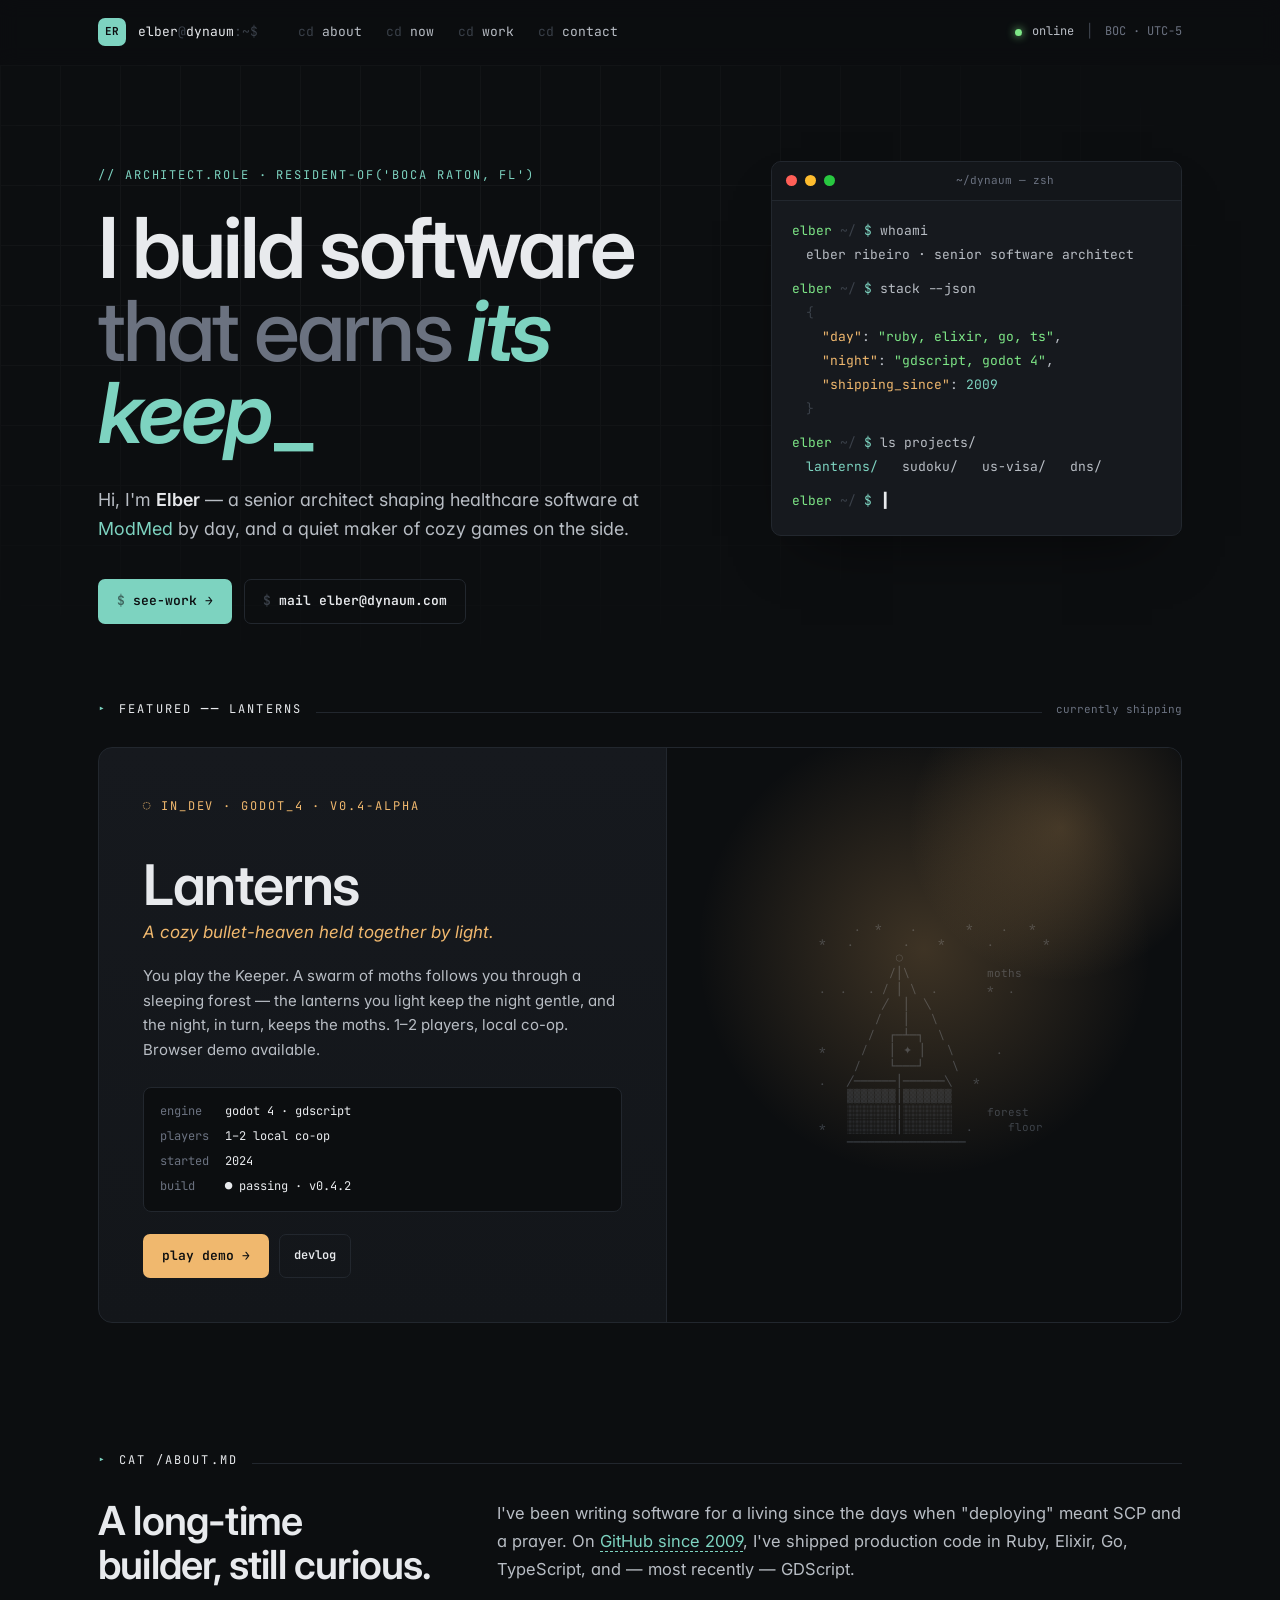
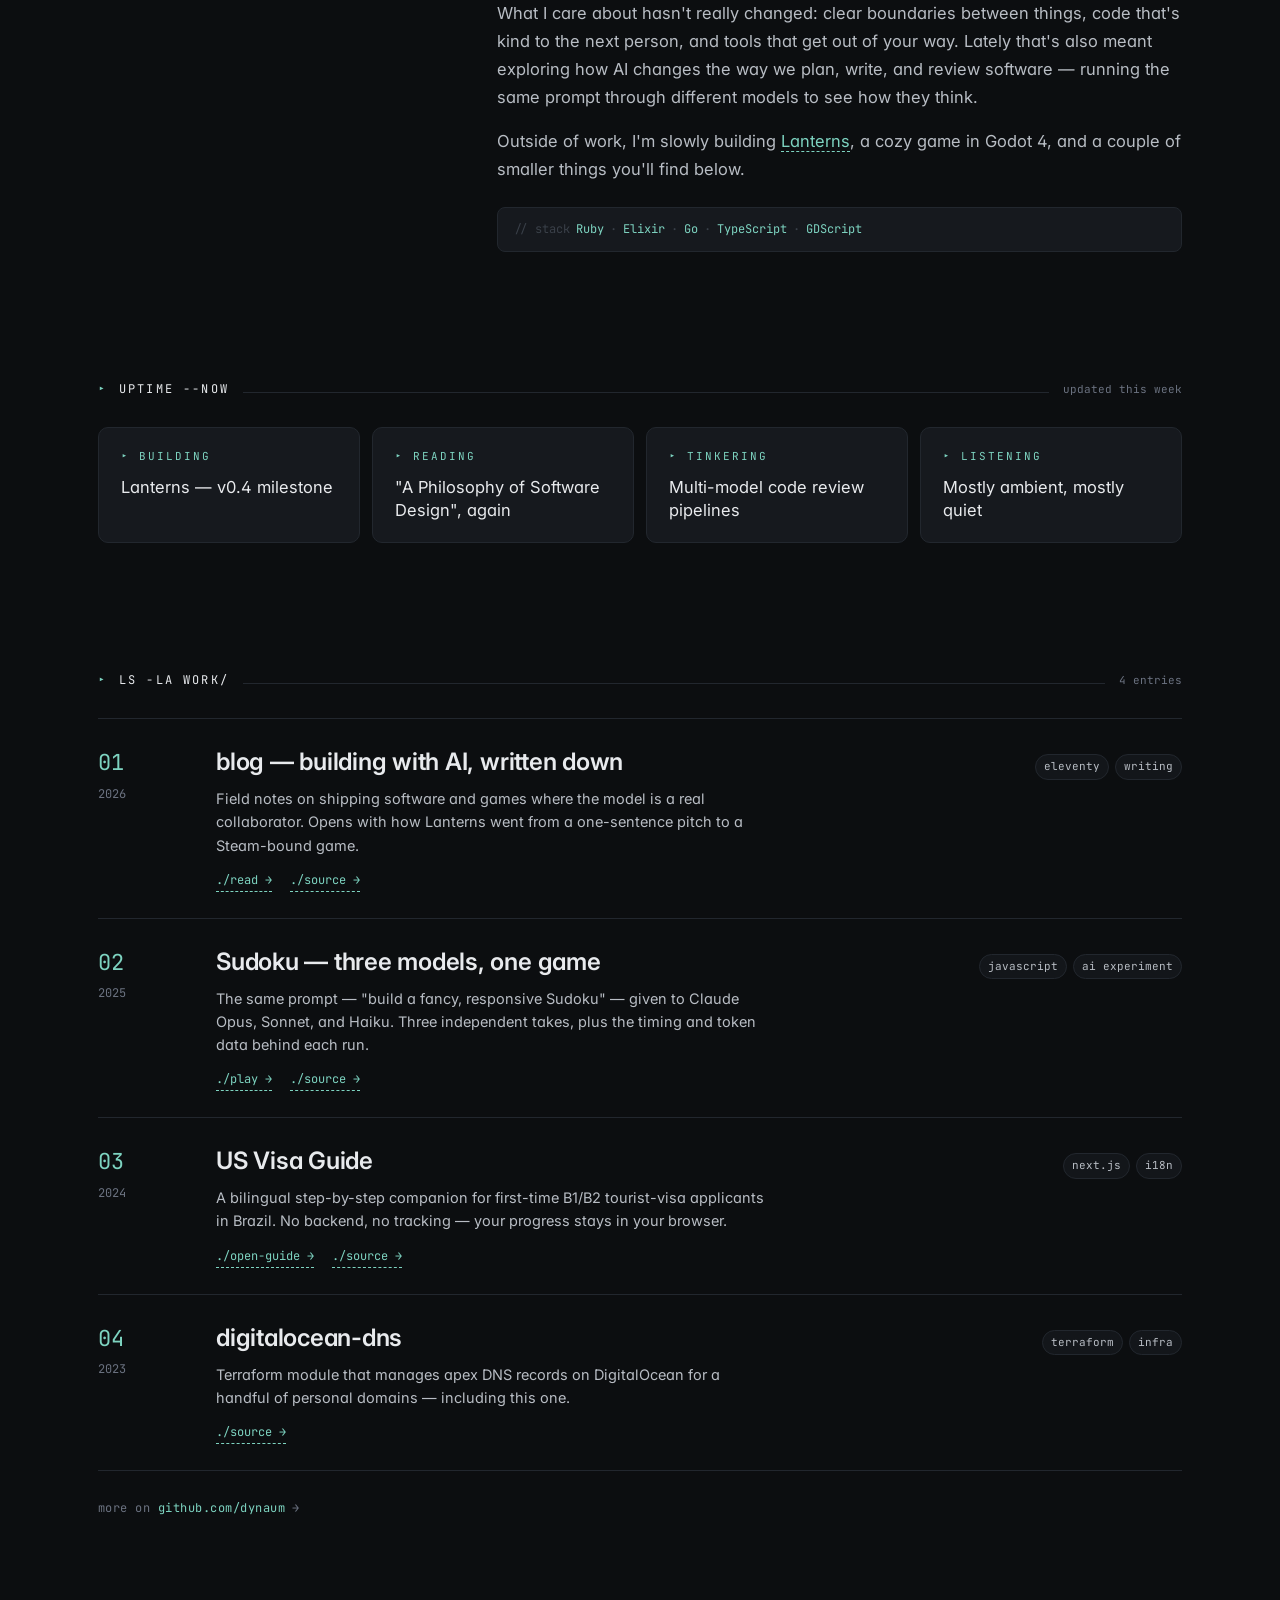
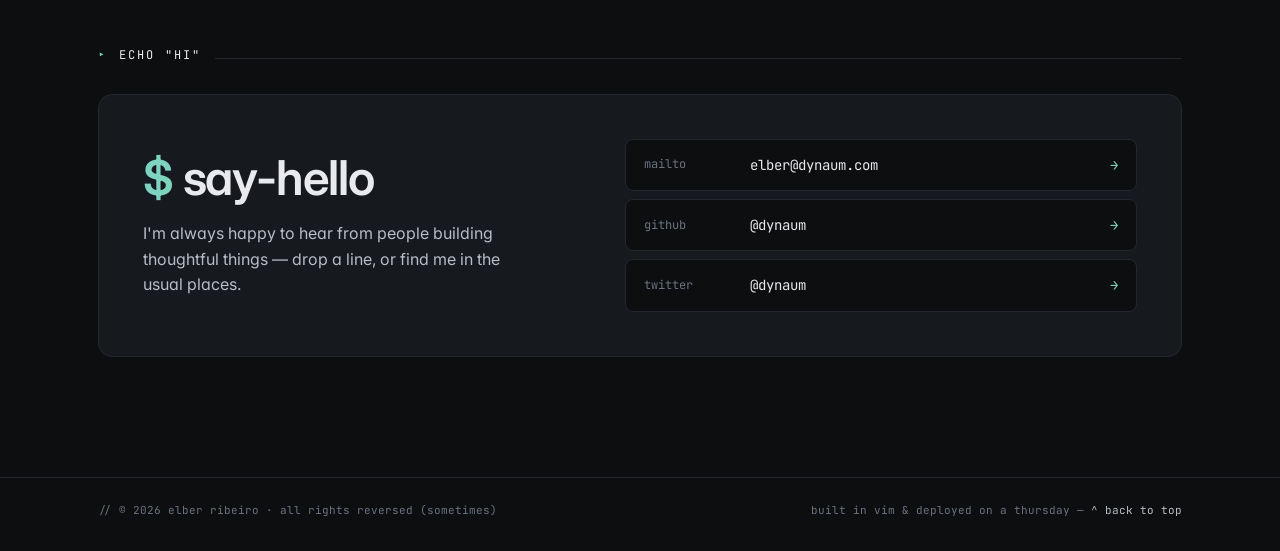
==== commit 19dca7c4: "Add blog.dynaum.com to work list Co-Authored-By: Claude Opus 4.7 <noreply@anthropic.com>" ====
--- a/index.html
+++ b/index.html
@@ -241,7 +241,7 @@
           <span class="rule-row__bullet">▸</span>
           <span class="rule-row__label" id="work-heading">ls -la work/</span>
           <span class="rule-row__line"></span>
-          <span class="rule-row__meta">3 entries</span>
+          <span class="rule-row__meta">4 entries</span>
         </div>
 
         <div class="work-list">
@@ -249,6 +249,30 @@
           <article class="work-row reveal">
             <div class="work-row__index">
               <span class="work-row__n">01</span>
+              <span class="work-row__year">2026</span>
+            </div>
+            <div class="work-row__body">
+              <h3 class="work-row__title">
+                <a href="https://blog.dynaum.com" rel="noopener">blog — building with AI, written down</a>
+              </h3>
+              <p class="work-row__lede">
+                Field notes on shipping software and games where the model is a real collaborator.
+                Opens with how Lanterns went from a one-sentence pitch to a Steam-bound game.
+              </p>
+              <p class="work-row__links">
+                <a href="https://blog.dynaum.com" rel="noopener">./read →</a>
+                <a href="https://github.com/dynaum/blog" rel="noopener">./source →</a>
+              </p>
+            </div>
+            <div class="work-row__tags">
+              <span class="tag-pill">eleventy</span>
+              <span class="tag-pill">writing</span>
+            </div>
+          </article>
+
+          <article class="work-row reveal">
+            <div class="work-row__index">
+              <span class="work-row__n">02</span>
               <span class="work-row__year">2025</span>
             </div>
             <div class="work-row__body">
@@ -272,7 +296,7 @@
 
           <article class="work-row reveal">
             <div class="work-row__index">
-              <span class="work-row__n">02</span>
+              <span class="work-row__n">03</span>
               <span class="work-row__year">2024</span>
             </div>
             <div class="work-row__body">
@@ -296,7 +320,7 @@
 
           <article class="work-row reveal">
             <div class="work-row__index">
-              <span class="work-row__n">03</span>
+              <span class="work-row__n">04</span>
               <span class="work-row__year">2023</span>
             </div>
             <div class="work-row__body">
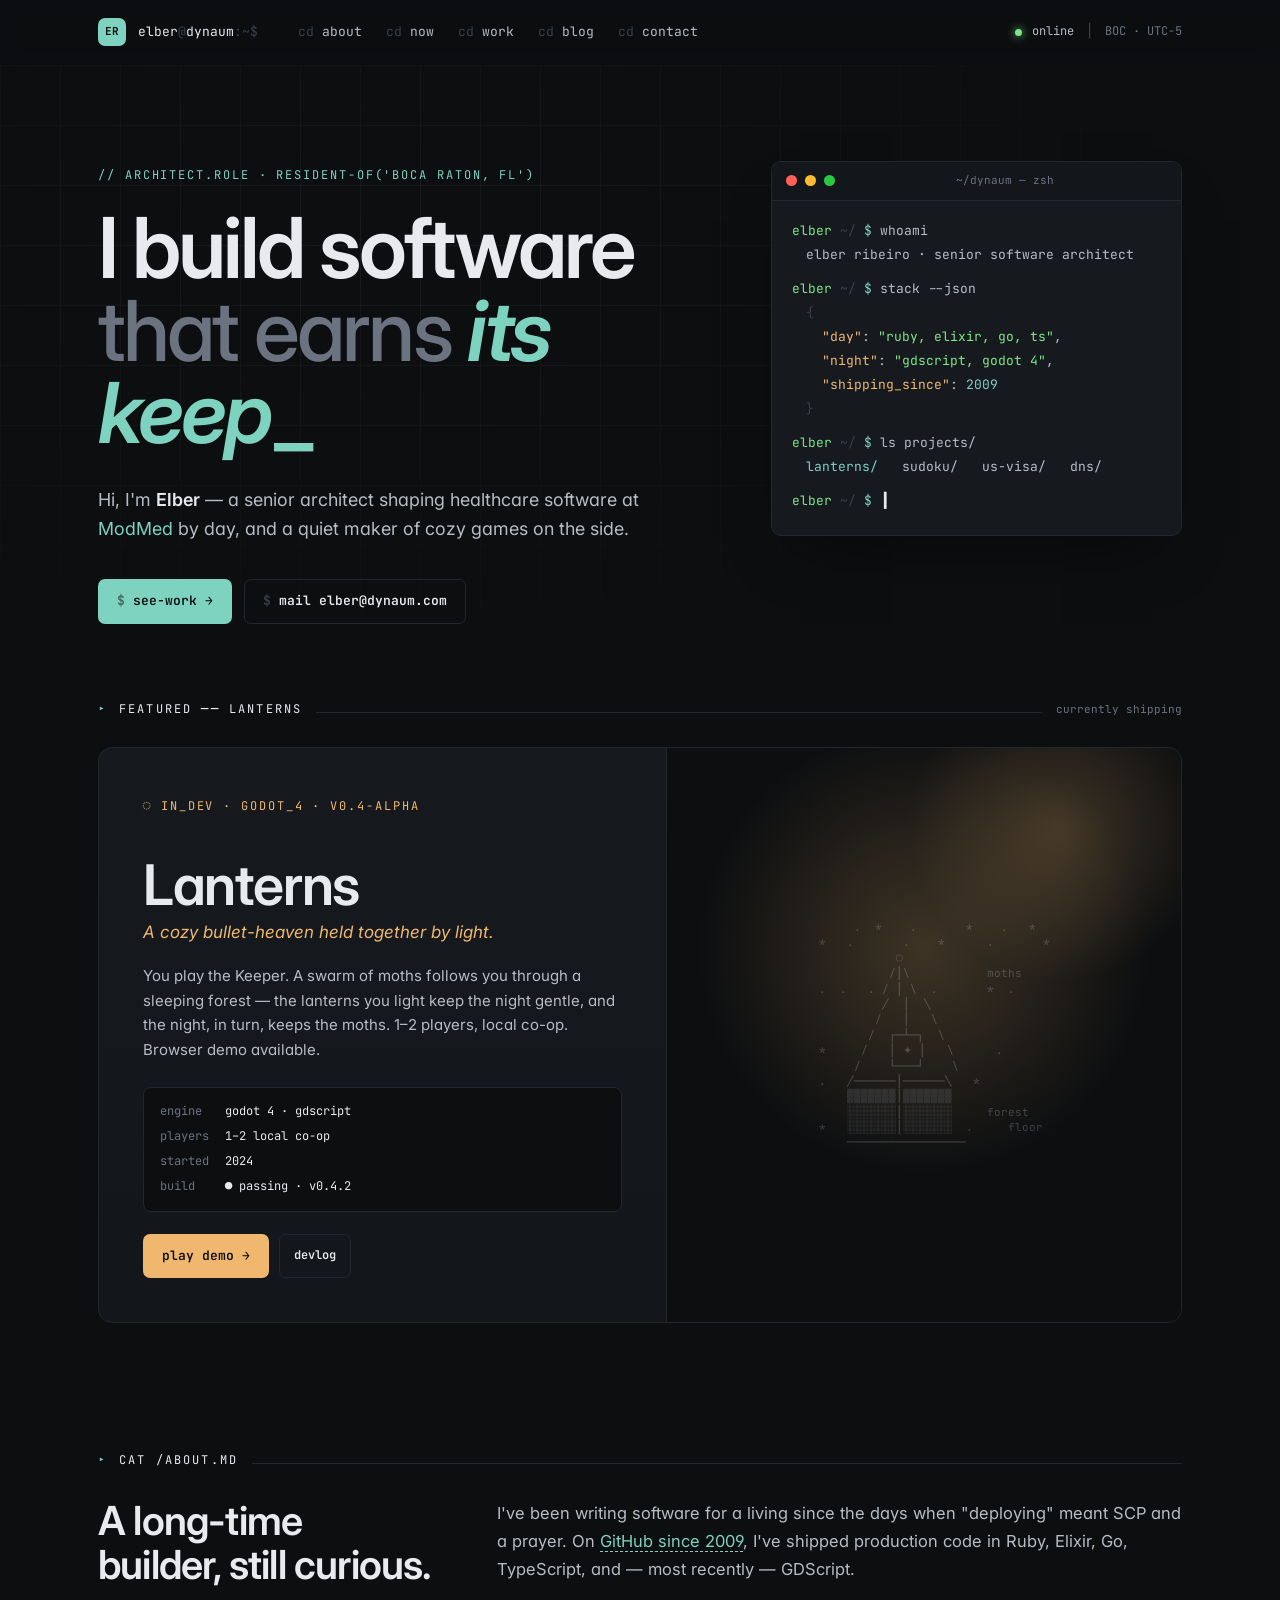
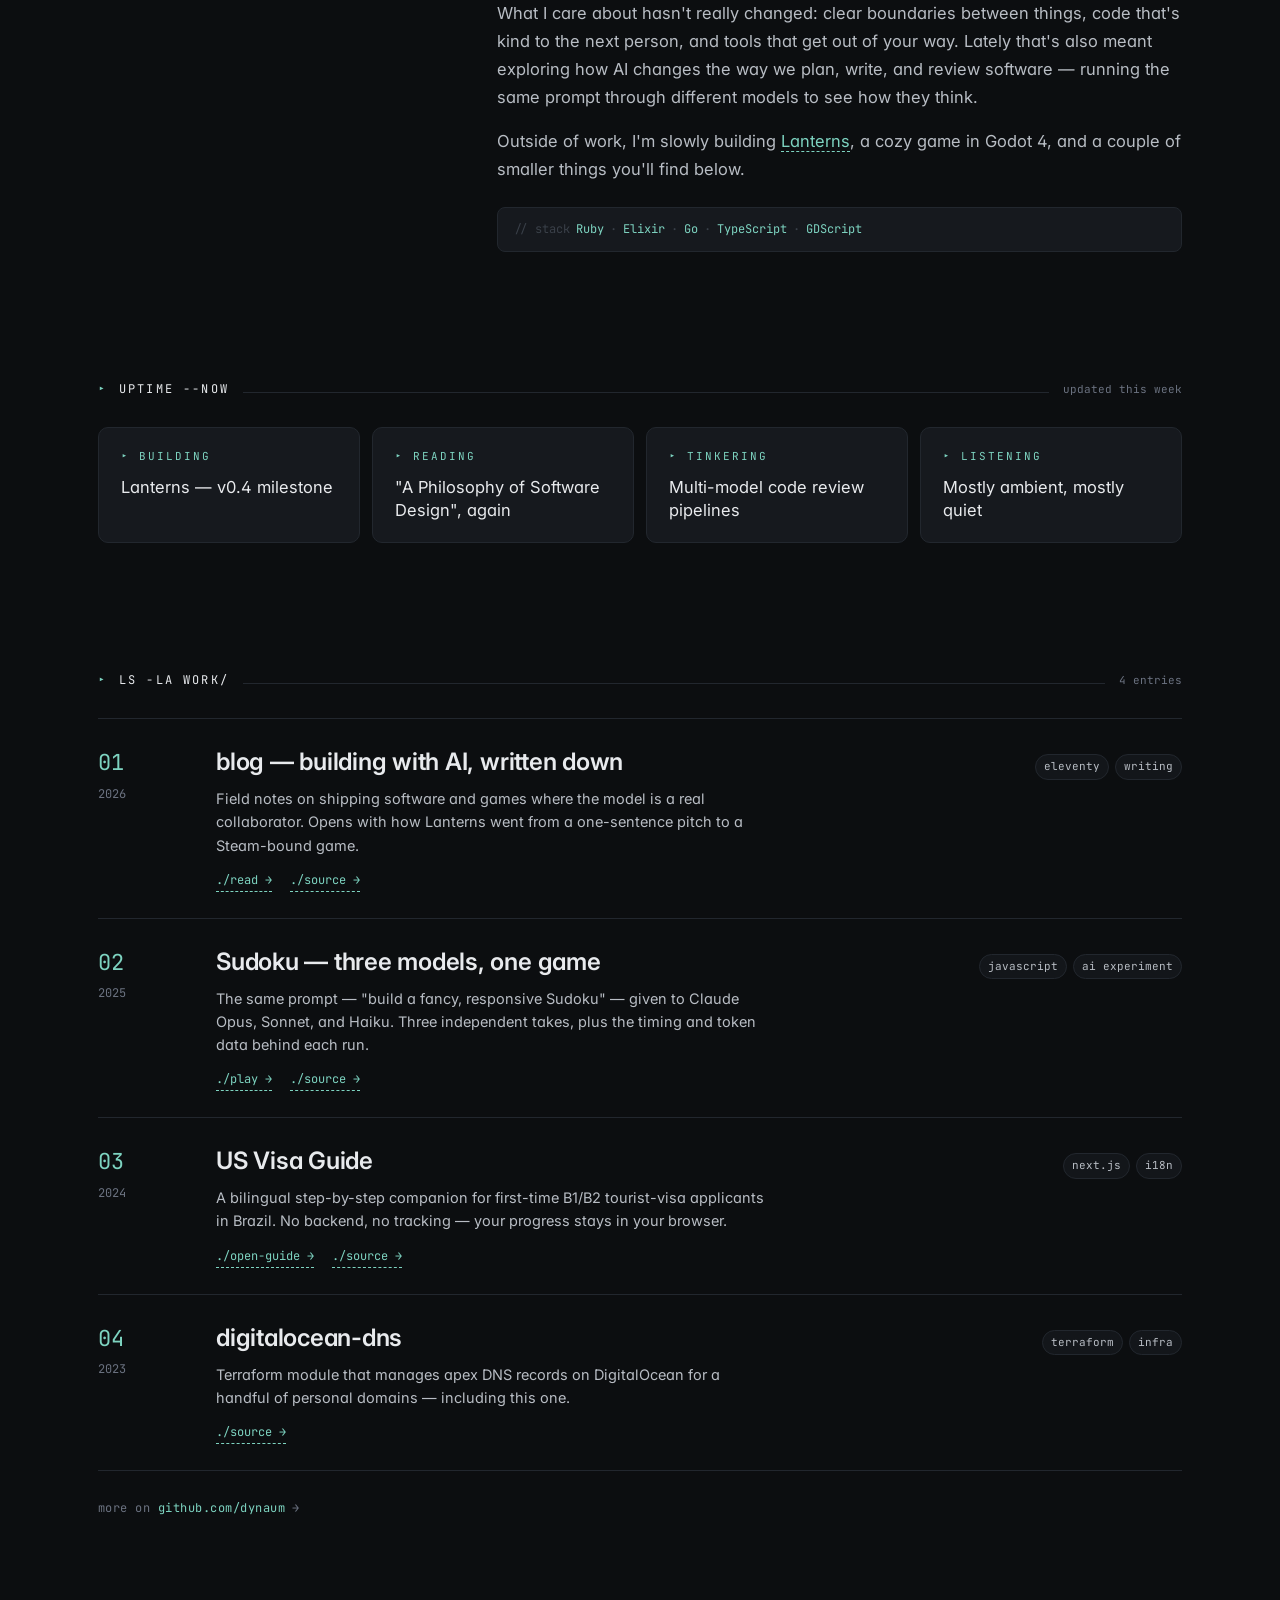
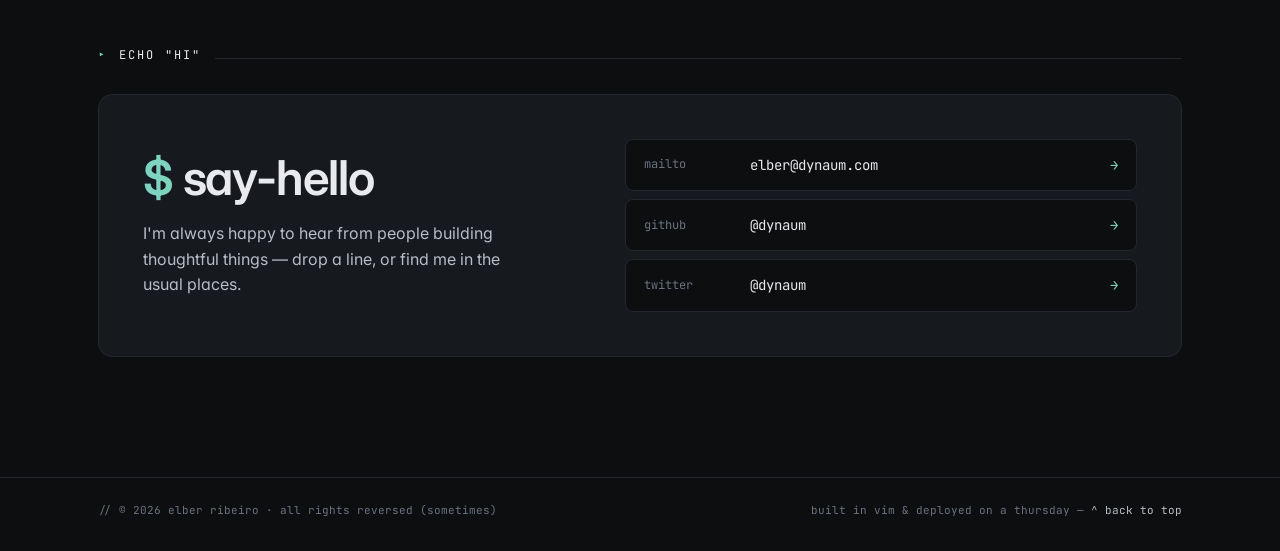
==== commit 71d390be: "Add blog link to primary nav Co-Authored-By: Claude Opus 4.7 <noreply@anthropic.com>" ====
--- a/index.html
+++ b/index.html
@@ -39,6 +39,7 @@
         <a href="#about"><span class="dim">cd </span>about</a>
         <a href="#now"><span class="dim">cd </span>now</a>
         <a href="#work"><span class="dim">cd </span>work</a>
+        <a href="https://blog.dynaum.com" rel="noopener"><span class="dim">cd </span>blog</a>
         <a href="#contact"><span class="dim">cd </span>contact</a>
       </nav>
       <div class="site-status" aria-label="Status">
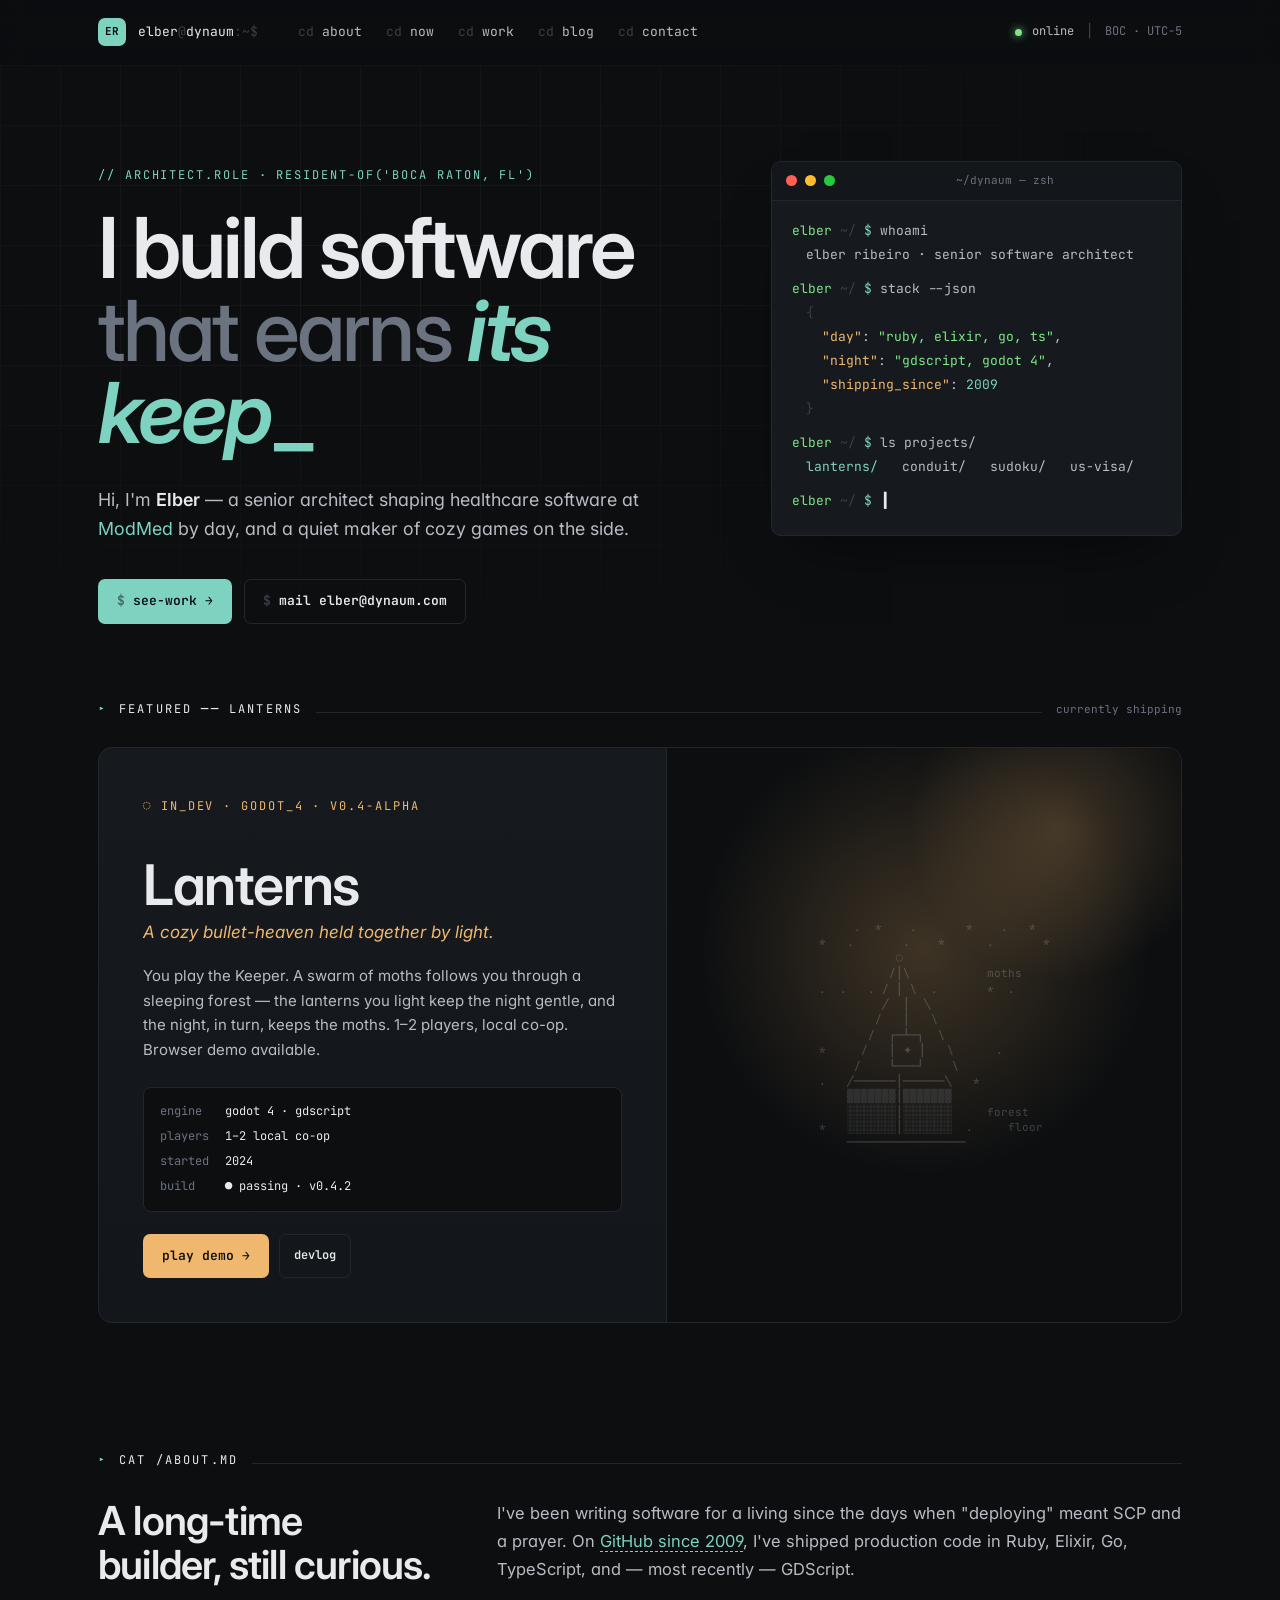
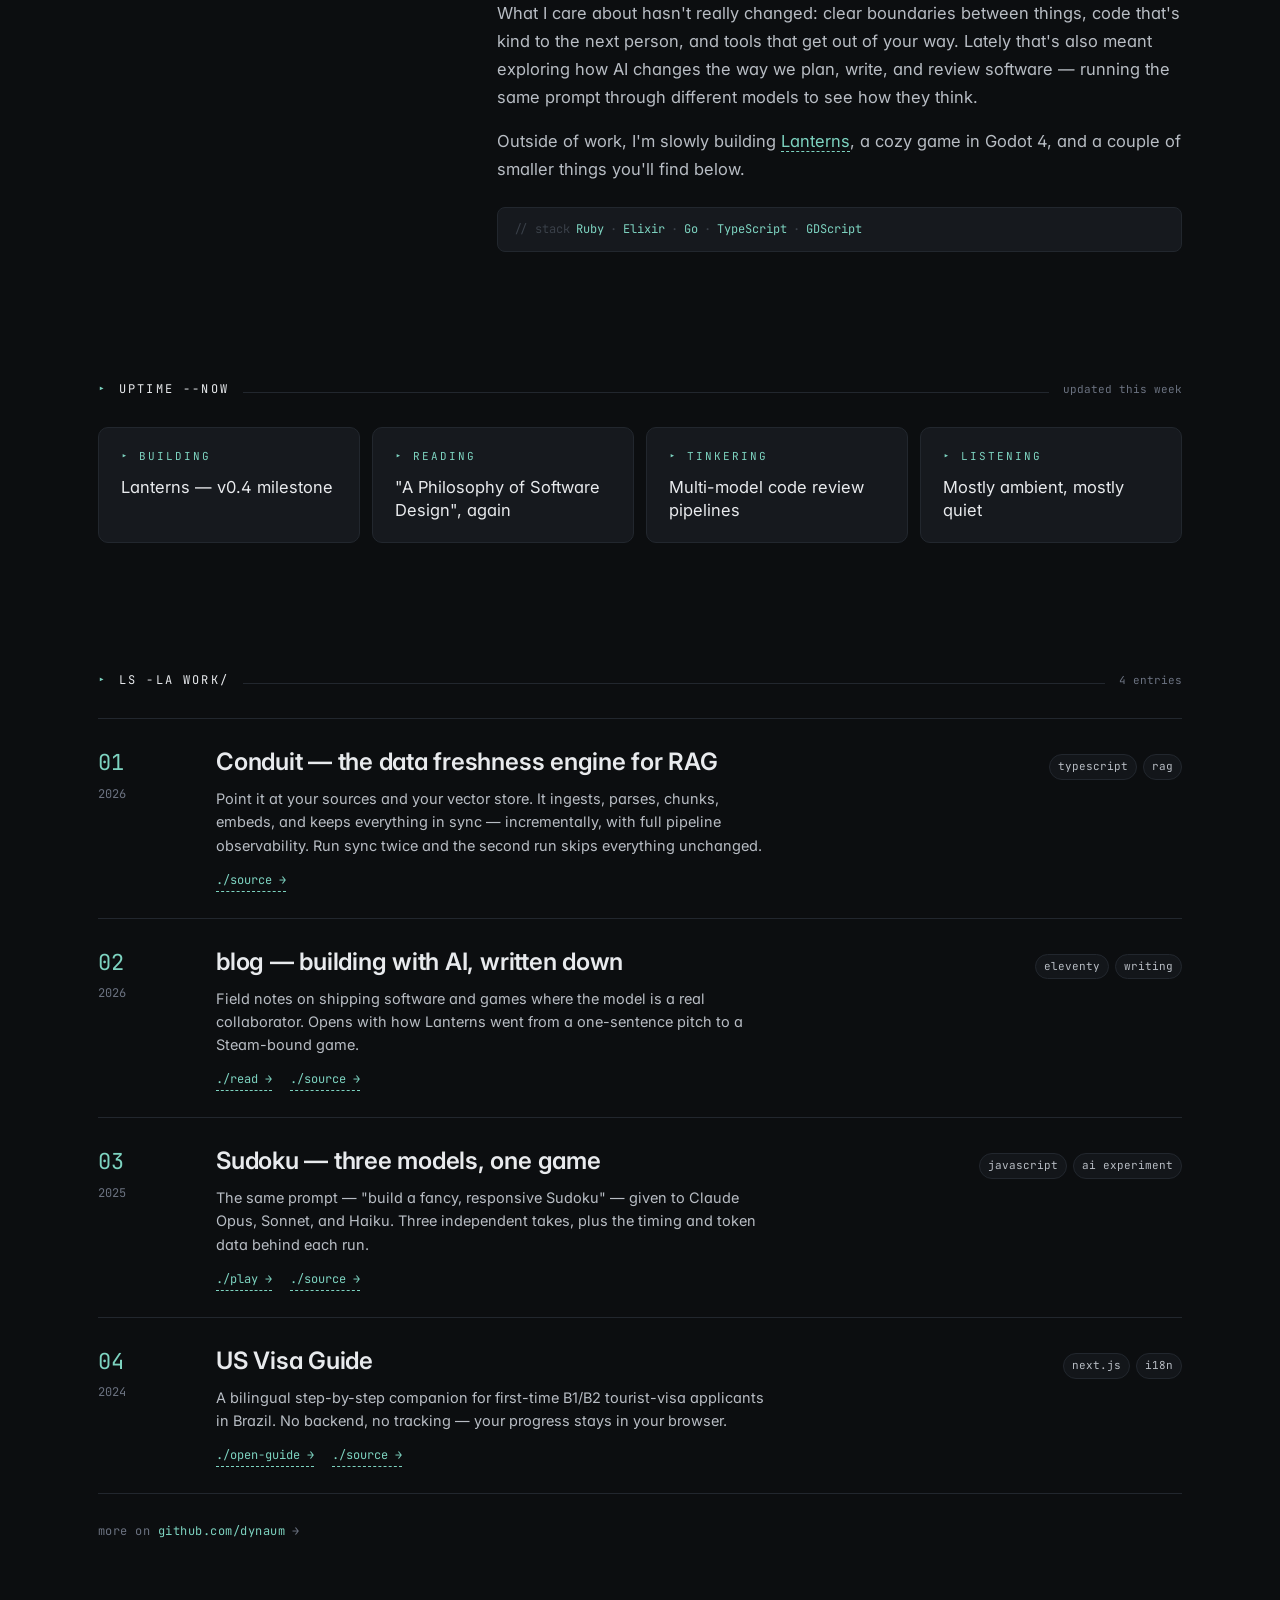
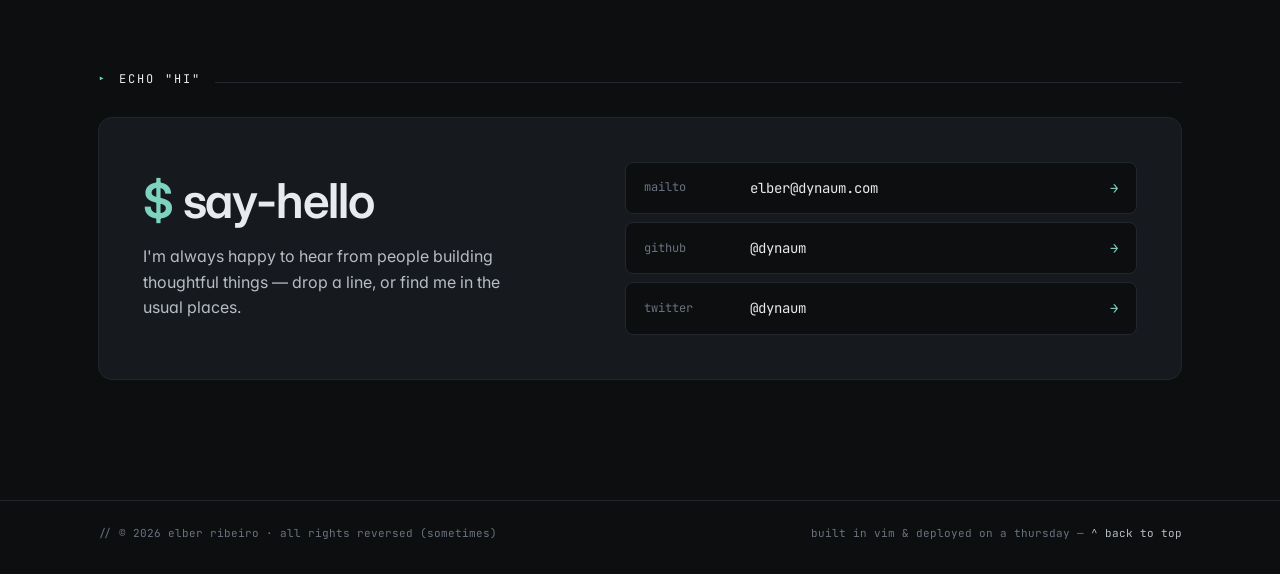
==== commit 804206c7: "Add Conduit to work, remove private digitalocean-dns Co-Authored-By: Claude Opus 4.8 (1M context) <n" ====
--- a/index.html
+++ b/index.html
@@ -1,6 +1,15 @@
 <!doctype html>
 <html lang="en">
 <head>
+  <!-- Google tag (gtag.js) -->
+  <script async src="https://www.googletagmanager.com/gtag/js?id=G-6EPB3F5WRG"></script>
+  <script>
+    window.dataLayer = window.dataLayer || [];
+    function gtag(){dataLayer.push(arguments);}
+    gtag('js', new Date());
+    gtag('config', 'G-6EPB3F5WRG');
+  </script>
+
   <meta charset="utf-8">
   <meta name="viewport" content="width=device-width, initial-scale=1">
   <title>Elber Ribeiro — Senior Software Architect</title>
@@ -101,7 +110,7 @@
 
             <div class="line spaced"><span class="t-user">elber</span><span class="dim"> ~/ </span><span class="t-prompt">$</span> ls projects/</div>
             <div class="line out">
-              <span class="t-prompt">lanterns/</span> &nbsp; sudoku/ &nbsp; us-visa/ &nbsp; dns/
+              <span class="t-prompt">lanterns/</span> &nbsp; conduit/ &nbsp; sudoku/ &nbsp; us-visa/
             </div>
 
             <div class="line spaced">
@@ -254,6 +263,30 @@
             </div>
             <div class="work-row__body">
               <h3 class="work-row__title">
+                <a href="https://github.com/dynaum/conduit" rel="noopener">Conduit — the data freshness engine for RAG</a>
+              </h3>
+              <p class="work-row__lede">
+                Point it at your sources and your vector store. It ingests, parses, chunks, embeds,
+                and keeps everything in sync — incrementally, with full pipeline observability.
+                Run sync twice and the second run skips everything unchanged.
+              </p>
+              <p class="work-row__links">
+                <a href="https://github.com/dynaum/conduit" rel="noopener">./source →</a>
+              </p>
+            </div>
+            <div class="work-row__tags">
+              <span class="tag-pill">typescript</span>
+              <span class="tag-pill">rag</span>
+            </div>
+          </article>
+
+          <article class="work-row reveal">
+            <div class="work-row__index">
+              <span class="work-row__n">02</span>
+              <span class="work-row__year">2026</span>
+            </div>
+            <div class="work-row__body">
+              <h3 class="work-row__title">
                 <a href="https://blog.dynaum.com" rel="noopener">blog — building with AI, written down</a>
               </h3>
               <p class="work-row__lede">
@@ -273,7 +306,7 @@
 
           <article class="work-row reveal">
             <div class="work-row__index">
-              <span class="work-row__n">02</span>
+              <span class="work-row__n">03</span>
               <span class="work-row__year">2025</span>
             </div>
             <div class="work-row__body">
@@ -297,7 +330,7 @@
 
           <article class="work-row reveal">
             <div class="work-row__index">
-              <span class="work-row__n">03</span>
+              <span class="work-row__n">04</span>
               <span class="work-row__year">2024</span>
             </div>
             <div class="work-row__body">
@@ -316,29 +349,6 @@
             <div class="work-row__tags">
               <span class="tag-pill">next.js</span>
               <span class="tag-pill">i18n</span>
-            </div>
-          </article>
-
-          <article class="work-row reveal">
-            <div class="work-row__index">
-              <span class="work-row__n">04</span>
-              <span class="work-row__year">2023</span>
-            </div>
-            <div class="work-row__body">
-              <h3 class="work-row__title">
-                <a href="https://github.com/dynaum/digitalocean-dns" rel="noopener">digitalocean-dns</a>
-              </h3>
-              <p class="work-row__lede">
-                Terraform module that manages apex DNS records on DigitalOcean for a handful of personal
-                domains — including this one.
-              </p>
-              <p class="work-row__links">
-                <a href="https://github.com/dynaum/digitalocean-dns" rel="noopener">./source →</a>
-              </p>
-            </div>
-            <div class="work-row__tags">
-              <span class="tag-pill">terraform</span>
-              <span class="tag-pill">infra</span>
             </div>
           </article>
 
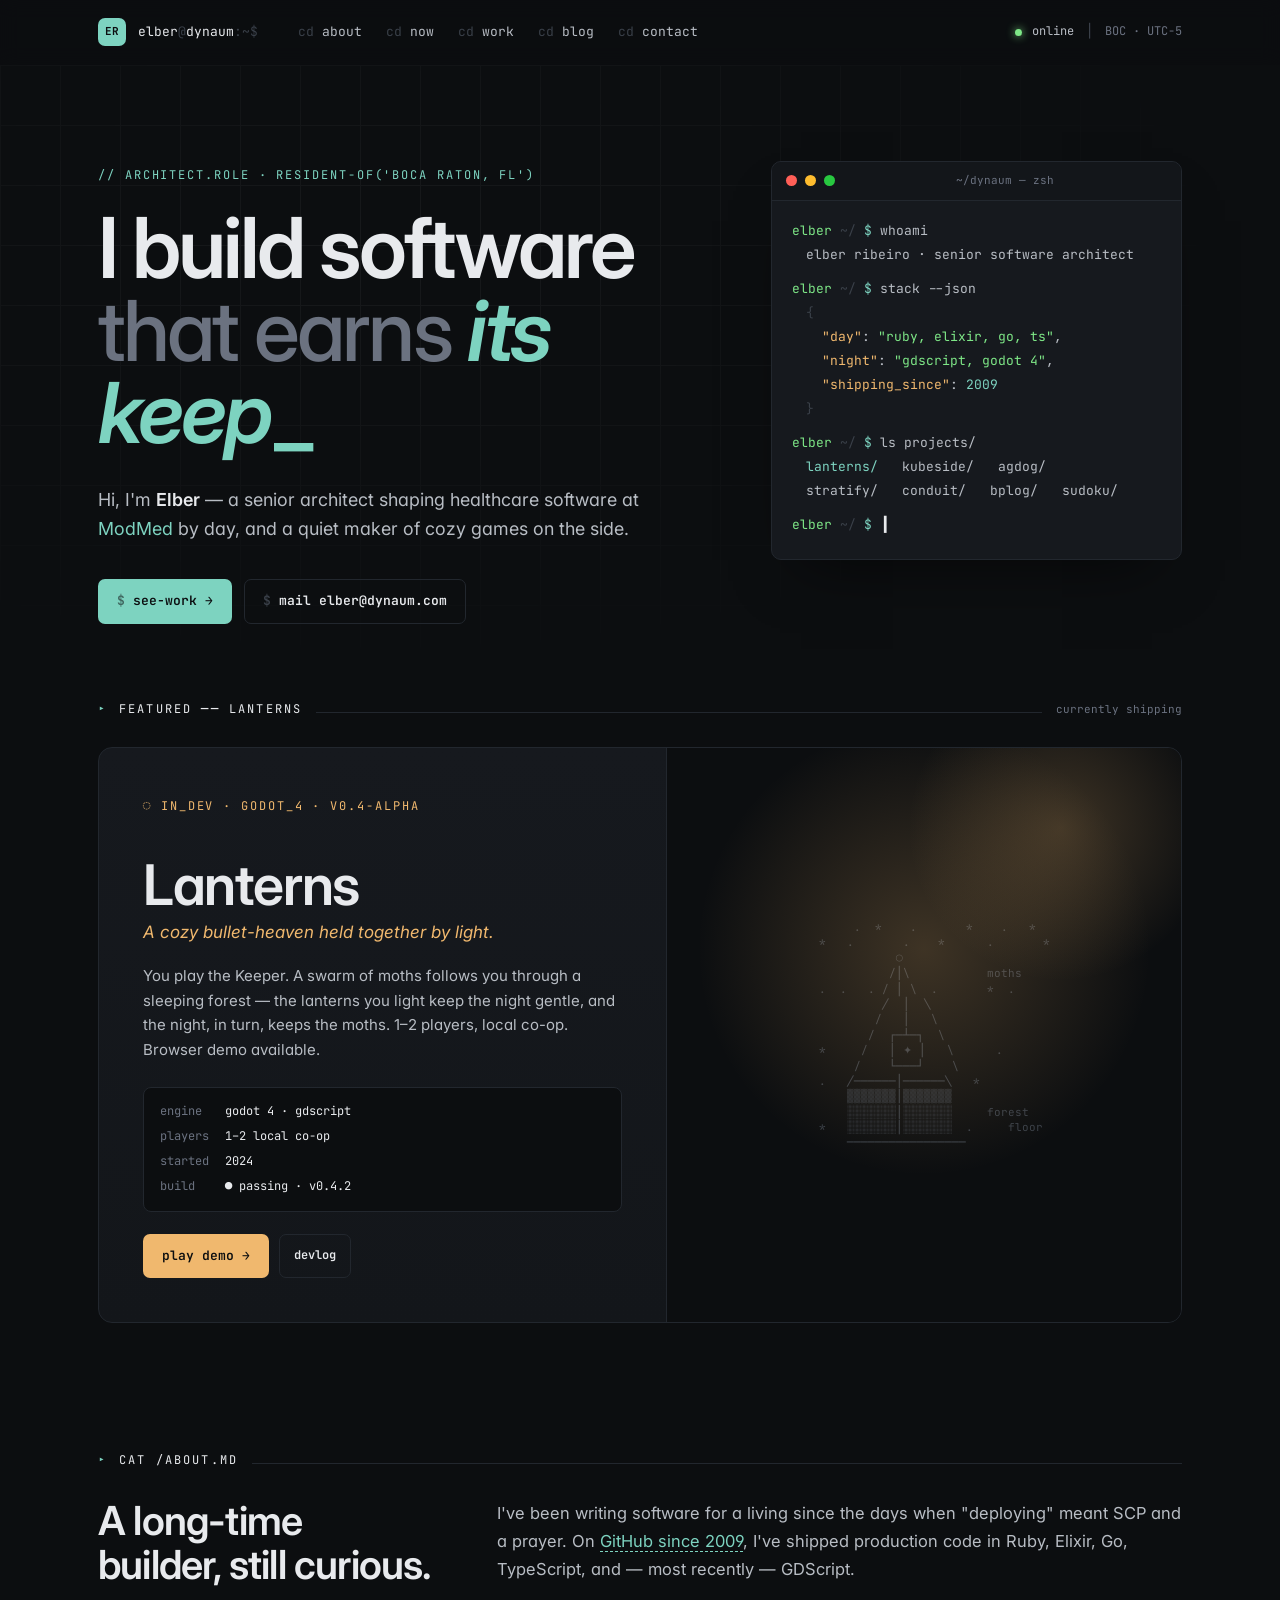
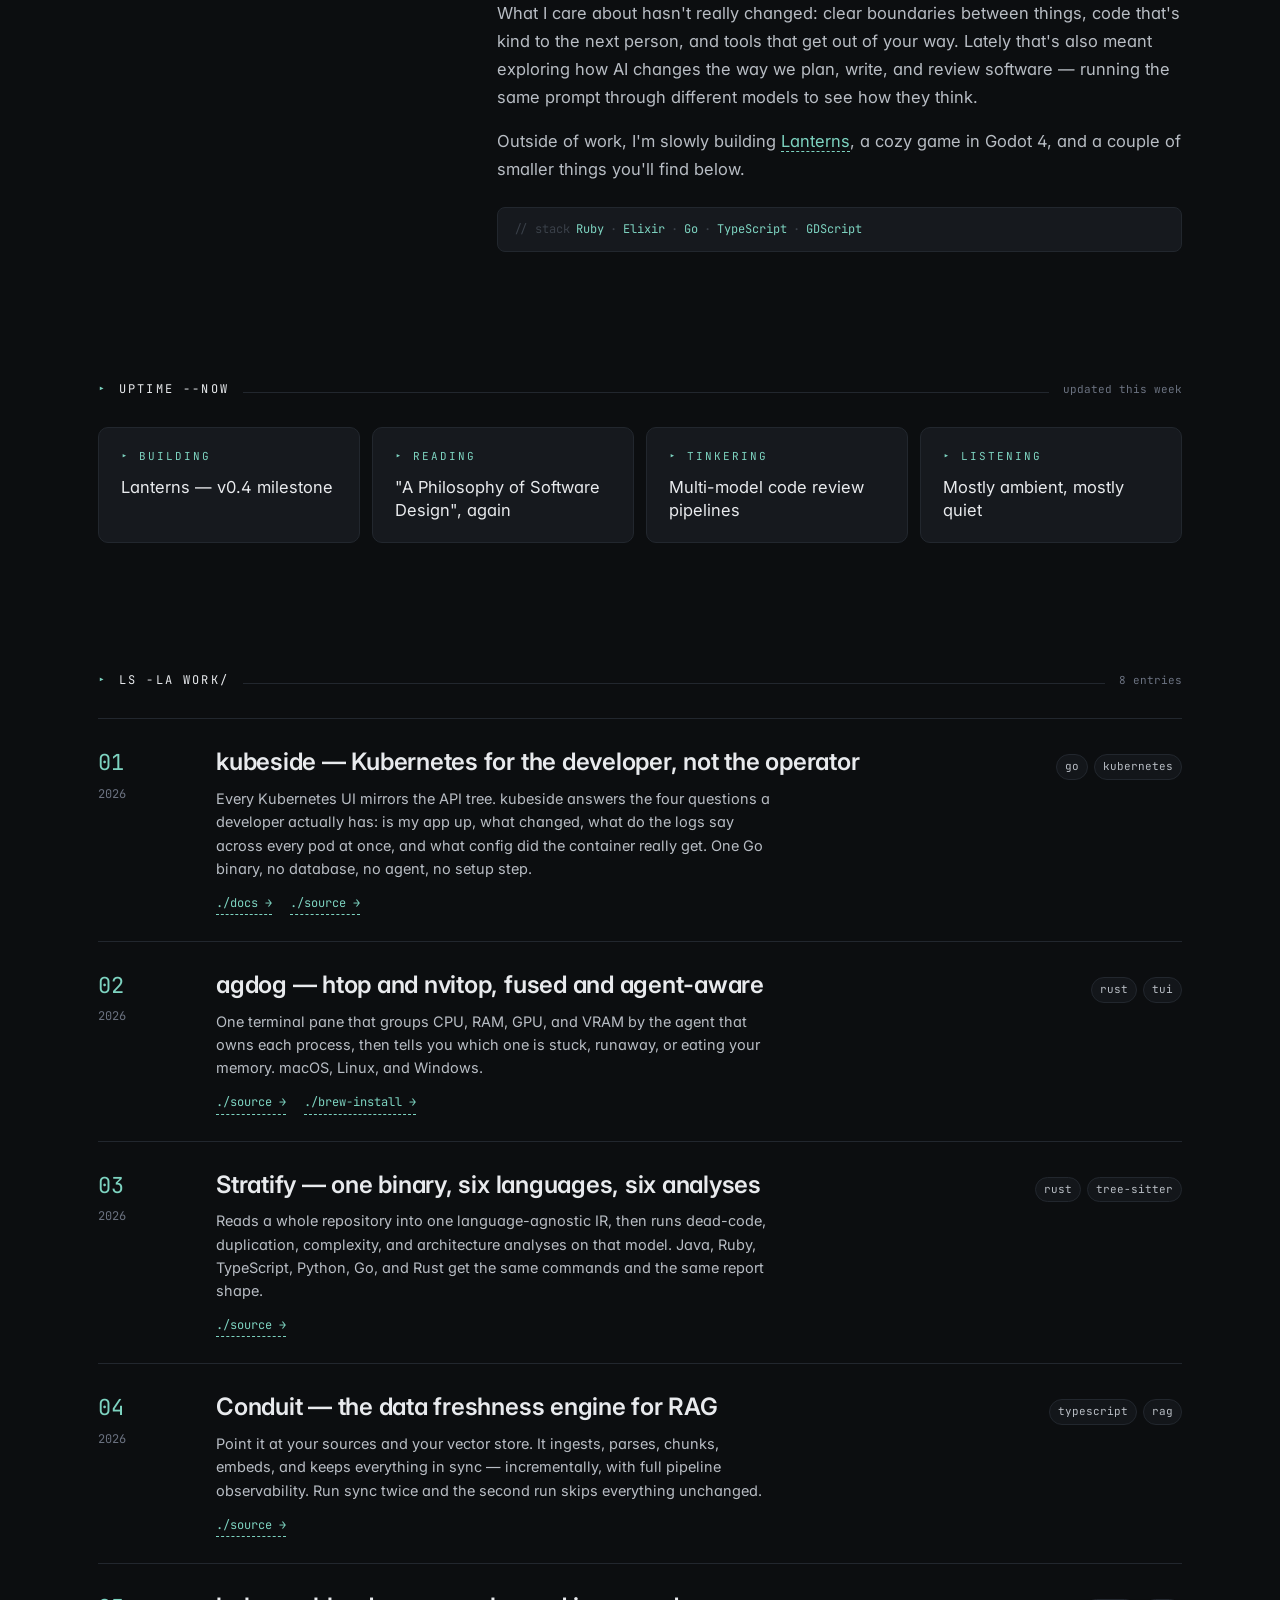
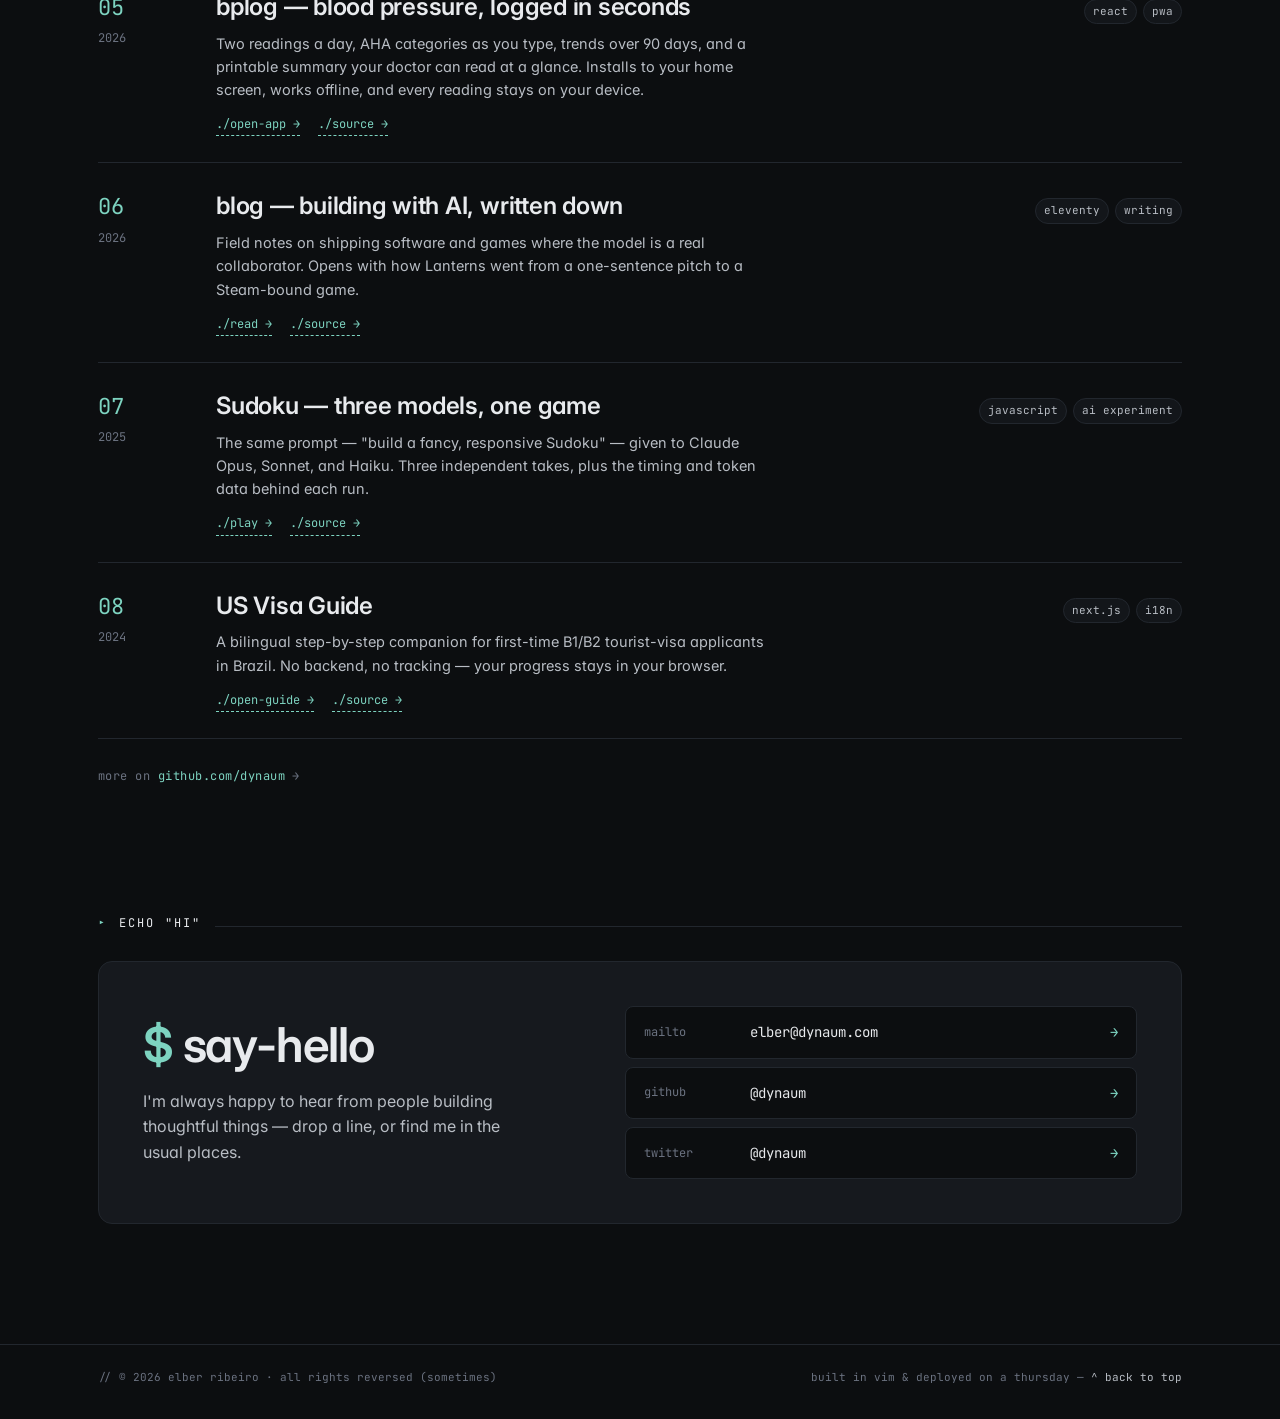
==== commit 5e316653: "Add kubeside, agdog, Stratify, and bplog to work Four public projects shipped since the last update." ====
--- a/index.html
+++ b/index.html
@@ -110,7 +110,8 @@
 
             <div class="line spaced"><span class="t-user">elber</span><span class="dim"> ~/ </span><span class="t-prompt">$</span> ls projects/</div>
             <div class="line out">
-              <span class="t-prompt">lanterns/</span> &nbsp; conduit/ &nbsp; sudoku/ &nbsp; us-visa/
+              <span class="t-prompt">lanterns/</span> &nbsp; kubeside/ &nbsp; agdog/<br>
+              stratify/ &nbsp; conduit/ &nbsp; bplog/ &nbsp; sudoku/
             </div>
 
             <div class="line spaced">
@@ -251,7 +252,7 @@
           <span class="rule-row__bullet">▸</span>
           <span class="rule-row__label" id="work-heading">ls -la work/</span>
           <span class="rule-row__line"></span>
-          <span class="rule-row__meta">4 entries</span>
+          <span class="rule-row__meta">8 entries</span>
         </div>
 
         <div class="work-list">
@@ -259,6 +260,81 @@
           <article class="work-row reveal">
             <div class="work-row__index">
               <span class="work-row__n">01</span>
+              <span class="work-row__year">2026</span>
+            </div>
+            <div class="work-row__body">
+              <h3 class="work-row__title">
+                <a href="https://kubeside.dynaum.com/" rel="noopener">kubeside — Kubernetes for the developer, not the operator</a>
+              </h3>
+              <p class="work-row__lede">
+                Every Kubernetes UI mirrors the API tree. kubeside answers the four questions a
+                developer actually has: is my app up, what changed, what do the logs say across
+                every pod at once, and what config did the container really get. One Go binary,
+                no database, no agent, no setup step.
+              </p>
+              <p class="work-row__links">
+                <a href="https://kubeside.dynaum.com/" rel="noopener">./docs →</a>
+                <a href="https://github.com/dynaum/kubeside" rel="noopener">./source →</a>
+              </p>
+            </div>
+            <div class="work-row__tags">
+              <span class="tag-pill">go</span>
+              <span class="tag-pill">kubernetes</span>
+            </div>
+          </article>
+
+          <article class="work-row reveal">
+            <div class="work-row__index">
+              <span class="work-row__n">02</span>
+              <span class="work-row__year">2026</span>
+            </div>
+            <div class="work-row__body">
+              <h3 class="work-row__title">
+                <a href="https://github.com/dynaum/agdog" rel="noopener">agdog — htop and nvitop, fused and agent-aware</a>
+              </h3>
+              <p class="work-row__lede">
+                One terminal pane that groups CPU, RAM, GPU, and VRAM by the agent that owns each
+                process, then tells you which one is stuck, runaway, or eating your memory.
+                macOS, Linux, and Windows.
+              </p>
+              <p class="work-row__links">
+                <a href="https://github.com/dynaum/agdog" rel="noopener">./source →</a>
+                <a href="https://github.com/dynaum/homebrew-tap" rel="noopener">./brew-install →</a>
+              </p>
+            </div>
+            <div class="work-row__tags">
+              <span class="tag-pill">rust</span>
+              <span class="tag-pill">tui</span>
+            </div>
+          </article>
+
+          <article class="work-row reveal">
+            <div class="work-row__index">
+              <span class="work-row__n">03</span>
+              <span class="work-row__year">2026</span>
+            </div>
+            <div class="work-row__body">
+              <h3 class="work-row__title">
+                <a href="https://github.com/stratify-dev/stratify" rel="noopener">Stratify — one binary, six languages, six analyses</a>
+              </h3>
+              <p class="work-row__lede">
+                Reads a whole repository into one language-agnostic IR, then runs dead-code,
+                duplication, complexity, and architecture analyses on that model. Java, Ruby,
+                TypeScript, Python, Go, and Rust get the same commands and the same report shape.
+              </p>
+              <p class="work-row__links">
+                <a href="https://github.com/stratify-dev/stratify" rel="noopener">./source →</a>
+              </p>
+            </div>
+            <div class="work-row__tags">
+              <span class="tag-pill">rust</span>
+              <span class="tag-pill">tree-sitter</span>
+            </div>
+          </article>
+
+          <article class="work-row reveal">
+            <div class="work-row__index">
+              <span class="work-row__n">04</span>
               <span class="work-row__year">2026</span>
             </div>
             <div class="work-row__body">
@@ -282,7 +358,32 @@
 
           <article class="work-row reveal">
             <div class="work-row__index">
-              <span class="work-row__n">02</span>
+              <span class="work-row__n">05</span>
+              <span class="work-row__year">2026</span>
+            </div>
+            <div class="work-row__body">
+              <h3 class="work-row__title">
+                <a href="https://bplog.dynaum.com" rel="noopener">bplog — blood pressure, logged in seconds</a>
+              </h3>
+              <p class="work-row__lede">
+                Two readings a day, AHA categories as you type, trends over 90 days, and a
+                printable summary your doctor can read at a glance. Installs to your home screen,
+                works offline, and every reading stays on your device.
+              </p>
+              <p class="work-row__links">
+                <a href="https://bplog.dynaum.com" rel="noopener">./open-app →</a>
+                <a href="https://github.com/dynaum/bplog" rel="noopener">./source →</a>
+              </p>
+            </div>
+            <div class="work-row__tags">
+              <span class="tag-pill">react</span>
+              <span class="tag-pill">pwa</span>
+            </div>
+          </article>
+
+          <article class="work-row reveal">
+            <div class="work-row__index">
+              <span class="work-row__n">06</span>
               <span class="work-row__year">2026</span>
             </div>
             <div class="work-row__body">
@@ -306,7 +407,7 @@
 
           <article class="work-row reveal">
             <div class="work-row__index">
-              <span class="work-row__n">03</span>
+              <span class="work-row__n">07</span>
               <span class="work-row__year">2025</span>
             </div>
             <div class="work-row__body">
@@ -330,7 +431,7 @@
 
           <article class="work-row reveal">
             <div class="work-row__index">
-              <span class="work-row__n">04</span>
+              <span class="work-row__n">08</span>
               <span class="work-row__year">2024</span>
             </div>
             <div class="work-row__body">
